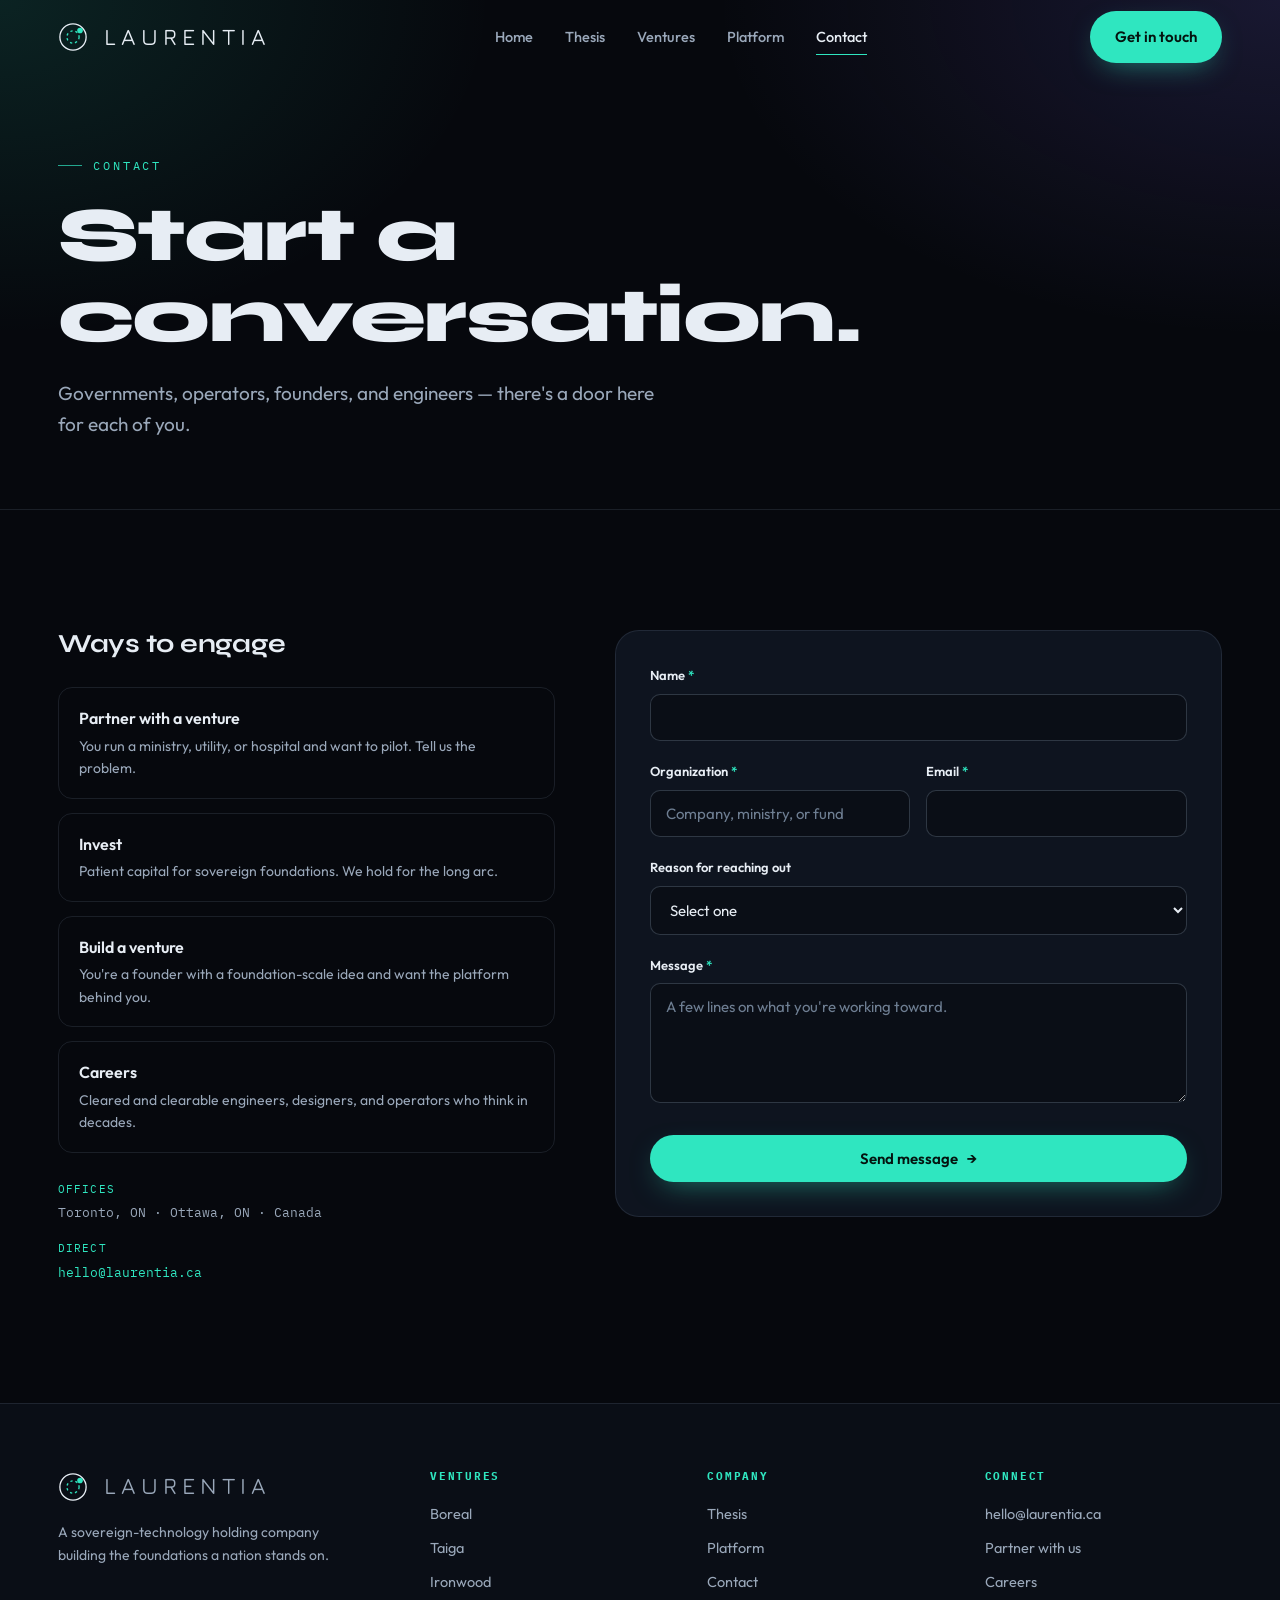
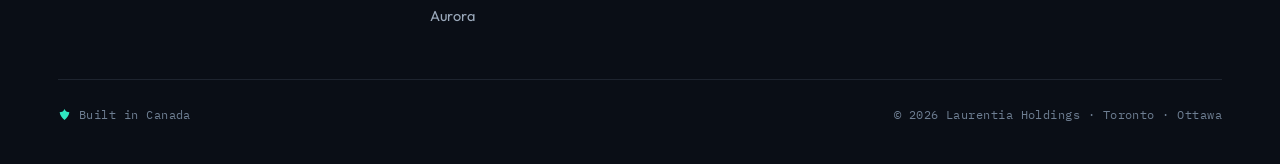
==== contact.html @ 8e98f33c "Laurentia site — five pages, shared assets, generated brand artwork, bento showcase" ====
<!DOCTYPE html>
<html lang="en">
<head>
<meta charset="UTF-8"/>
<meta name="viewport" content="width=device-width, initial-scale=1.0"/>
<title>Contact — Laurentia</title>
<meta name="description" content="Partner, invest, build a venture, or join Laurentia."/>
<link rel="preconnect" href="https://fonts.googleapis.com"/>
<link rel="preconnect" href="https://fonts.gstatic.com" crossorigin/>
<link href="https://fonts.googleapis.com/css2?family=Syne:wght@600;700;800&family=Outfit:wght@300;400;500;600;700&family=IBM+Plex+Mono:wght@400;500&family=Jura:wght@300;400;500&display=swap" rel="stylesheet"/>
<link rel="stylesheet" href="assets/laurentia.css"/>
</head>
<body>
<a class="skip" href="#main">Skip to content</a>
<header class="nav" id="nav">
  <div class="wrap nav-inner">
    <a href="index.html" class="brand" aria-label="Laurentia home"><svg class="seal" viewBox="0 0 32 32" aria-hidden="true">
<circle cx="16" cy="16" r="14" fill="none" stroke="#E7EDF4" stroke-width="1.4"/>
<circle cx="16" cy="16" r="6.5" fill="none" stroke="#2FE6C0" stroke-width="1.4" stroke-dasharray="2.4 3"/>
<circle cx="23.5" cy="9" r="3" fill="#2FE6C0"/></svg><span class="wm">LAURENTIA</span></a>
    <nav class="nav-links" id="navlinks"><a href="index.html">Home</a><a href="thesis.html">Thesis</a><a href="ventures.html">Ventures</a><a href="platform.html">Platform</a><a href="contact.html" aria-current="page">Contact</a></nav>
    <div class="nav-right">
      <a href="contact.html" class="btn btn-teal">Get in touch</a>
      <button class="menu-btn" id="menuBtn" aria-label="Toggle menu" aria-expanded="false"><span></span><span></span><span></span></button>
    </div>
  </div>
</header>
<main id="main">
<section class="phero"><div class="wrap reveal">
  <span class="eyebrow">Contact</span>
  <h1>Start a conversation.</h1>
  <p>Governments, operators, founders, and engineers — there's a door here for each of you.</p>
</div></section>

<section class="block"><div class="wrap"><div class="contact-grid">
  <div class="reveal">
    <h2 style="font-size:26px">Ways to engage</h2>
    <div class="engage">
      <div class="erow"><div class="et">Partner with a venture</div><div class="ed">You run a ministry, utility, or hospital and want to pilot. Tell us the problem.</div></div>
      <div class="erow"><div class="et">Invest</div><div class="ed">Patient capital for sovereign foundations. We hold for the long arc.</div></div>
      <div class="erow"><div class="et">Build a venture</div><div class="ed">You're a founder with a foundation-scale idea and want the platform behind you.</div></div>
      <div class="erow"><div class="et">Careers</div><div class="ed">Cleared and clearable engineers, designers, and operators who think in decades.</div></div>
    </div>
    <div class="office"><span class="o-l">Offices</span>Toronto, ON · Ottawa, ON · Canada</div>
    <div class="office" style="margin-top:16px"><span class="o-l">Direct</span><a href="mailto:hello@laurentia.ca" style="color:var(--teal)">hello@laurentia.ca</a></div>
  </div>

  <div class="reveal">
    <form class="lf" id="lf" novalidate>
      <div class="field"><label for="lname">Name <span class="req">*</span></label><input id="lname" type="text" autocomplete="name"/><div class="err">Please add your name.</div></div>
      <div class="field two">
        <div><label for="lorg">Organization <span class="req">*</span></label><input id="lorg" type="text" placeholder="Company, ministry, or fund"/><div class="err">Please add your organization.</div></div>
        <div><label for="lemail">Email <span class="req">*</span></label><input id="lemail" type="email" autocomplete="email"/><div class="err">Please add a valid email.</div></div>
      </div>
      <div class="field"><label for="lreason">Reason for reaching out</label>
        <select id="lreason"><option value="">Select one</option><option>Partner with a venture</option><option>Invest</option><option>Build a venture</option><option>Careers</option><option>Something else</option></select></div>
      <div class="field"><label for="lmsg">Message <span class="req">*</span></label><textarea id="lmsg" placeholder="A few lines on what you're working toward."></textarea><div class="err">Tell us a little about why you're reaching out.</div></div>
      <button type="submit" class="btn btn-teal">Send message <span class="arr">→</span></button>
    </form>
    <div class="form-done" id="formDone">
      <div class="ok"><svg viewBox="0 0 24 24"><path d="M4 12l5 5L20 6"/></svg></div>
      <h3>Message received.</h3>
      <p>Thanks for reaching out — we'll reply within two business days. For anything urgent, email hello@laurentia.ca directly.</p>
    </div>
  </div>
</div></div></section>
</main><footer class="site">
  <div class="wrap">
    <div class="foot-top">
      <div class="foot-brand">
        <a href="index.html" class="brand" aria-label="Laurentia home"><svg class="seal" viewBox="0 0 32 32" aria-hidden="true">
<circle cx="16" cy="16" r="14" fill="none" stroke="#E7EDF4" stroke-width="1.4"/>
<circle cx="16" cy="16" r="6.5" fill="none" stroke="#2FE6C0" stroke-width="1.4" stroke-dasharray="2.4 3"/>
<circle cx="23.5" cy="9" r="3" fill="#2FE6C0"/></svg><span class="wm">LAURENTIA</span></a>
        <p>A sovereign-technology holding company building the foundations a nation stands on.</p>
      </div>
      <div class="foot-col"><h4>Ventures</h4><a href="ventures.html">Boreal</a><a href="ventures.html">Taiga</a><a href="ventures.html">Ironwood</a><a href="ventures.html">Aurora</a></div>
      <div class="foot-col"><h4>Company</h4><a href="thesis.html">Thesis</a><a href="platform.html">Platform</a><a href="contact.html">Contact</a></div>
      <div class="foot-col"><h4>Connect</h4><a href="mailto:hello@laurentia.ca">hello@laurentia.ca</a><a href="contact.html">Partner with us</a><a href="contact.html">Careers</a></div>
    </div>
    <div class="foot-bot">
      <span class="made"><svg class="leaf" viewBox="0 0 24 24"><path d="M12 2c2 5 6 6 9 6-1 7-5 11-9 14-4-3-8-7-9-14 3 0 7-1 9-6z"/></svg> Built in Canada</span>
      <span>© 2026 Laurentia Holdings · Toronto · Ottawa</span>
    </div>
  </div>
</footer>
<script src="assets/app.js"></script>
</body></html>
---- assets/laurentia.css ----
/* ================= LAURENTIA — shared system ================= */
:root{
  --void:#06080D; --void2:#0A0E16; --panel:#0E141F; --panel2:#131B29;
  --line:rgba(150,172,196,.14); --line2:rgba(150,172,196,.26);
  --teal:#2FE6C0; --blue:#3A96FF; --violet:#8B7DF0; --copper:#C9924E;
  --text:#E7EDF4; --muted:#9AA8BA; --muted2:#6E7E92;
  --maxw:1220px; --r:16px; --r-lg:24px;
  --ease:cubic-bezier(.22,.61,.36,1);
}
*{box-sizing:border-box;margin:0;padding:0}
html{scroll-behavior:smooth}
body{
  font-family:"Outfit",system-ui,sans-serif;background:var(--void);color:var(--text);
  line-height:1.6;-webkit-font-smoothing:antialiased;overflow-x:hidden;
}
::selection{background:var(--teal);color:var(--void)}
img{max-width:100%;display:block}
a{color:inherit;text-decoration:none}
section{scroll-margin-top:90px}
.wrap{max-width:var(--maxw);margin:0 auto;padding:0 28px}

h1,h2,h3,.display{font-family:"Syne",sans-serif;font-weight:700;line-height:1.05;letter-spacing:-.01em}
.mono{font-family:"IBM Plex Mono",monospace}

/* ---- accessibility ---- */
.skip{position:absolute;left:14px;top:-60px;z-index:200;background:var(--teal);color:var(--void);
  padding:11px 18px;border-radius:0 0 10px 10px;font-weight:700;font-size:14px;transition:top .2s var(--ease)}
.skip:focus{top:0}
a:focus-visible,button:focus-visible,.btn:focus-visible,
input:focus-visible,select:focus-visible,textarea:focus-visible{
  outline:3px solid var(--teal);outline-offset:3px;border-radius:6px;
}

/* ---- eyebrow ---- */
.eyebrow{font-family:"IBM Plex Mono",monospace;font-size:12px;letter-spacing:.24em;
  text-transform:uppercase;color:var(--teal);display:inline-flex;align-items:center;gap:11px}
.eyebrow::before{content:"";width:24px;height:1px;background:var(--teal);opacity:.7}

/* ---- buttons ---- */
.btn{display:inline-flex;align-items:center;gap:9px;font-family:"Outfit",sans-serif;font-weight:600;
  font-size:15px;padding:13px 24px;border-radius:999px;cursor:pointer;border:1px solid transparent;
  transition:transform .25s var(--ease),background .25s var(--ease),box-shadow .25s var(--ease),border-color .25s;min-height:46px}
.btn-teal{background:var(--teal);color:#04140F;box-shadow:0 10px 30px -12px rgba(47,230,192,.6)}
.btn-teal:hover{transform:translateY(-2px);box-shadow:0 16px 40px -14px rgba(47,230,192,.75)}
.btn-ghost{border-color:var(--line2);color:var(--text)}
.btn-ghost:hover{border-color:var(--teal);transform:translateY(-2px);color:var(--teal)}
.btn .arr{transition:transform .25s var(--ease)}
.btn:hover .arr{transform:translateX(3px)}

/* ---- nav ---- */
header.nav{position:fixed;inset:0 0 auto 0;z-index:100;transition:background .35s var(--ease),border-color .35s,backdrop-filter .35s;border-bottom:1px solid transparent}
header.nav.scrolled{background:rgba(6,8,13,.78);backdrop-filter:blur(16px);border-bottom-color:var(--line)}
.nav-inner{display:flex;align-items:center;justify-content:space-between;height:74px}
.brand{display:flex;align-items:center;gap:12px}
.brand .seal{width:30px;height:30px;flex:none}
.brand .wm{font-family:"Jura",sans-serif;font-weight:500;font-size:23px;letter-spacing:.22em;padding-left:4px}
.nav-links{display:flex;align-items:center;gap:32px}
.nav-links a{font-size:14.5px;color:var(--muted);font-weight:500;padding:12px 0;transition:color .2s;position:relative}
.nav-links a:hover,.nav-links a[aria-current="page"]{color:var(--text)}
.nav-links a[aria-current="page"]::after{content:"";position:absolute;left:0;right:0;bottom:6px;height:1px;background:var(--teal)}
.nav-right{display:flex;align-items:center;gap:14px}
.menu-btn{display:none;background:none;border:0;cursor:pointer;width:44px;height:44px;position:relative}
.menu-btn span{position:absolute;left:10px;width:24px;height:2px;background:var(--text);transition:.3s var(--ease)}
.menu-btn span:nth-child(1){top:15px}.menu-btn span:nth-child(2){top:21px}.menu-btn span:nth-child(3){top:27px}
body.menu-open .menu-btn span:nth-child(1){top:21px;transform:rotate(45deg)}
body.menu-open .menu-btn span:nth-child(2){opacity:0}
body.menu-open .menu-btn span:nth-child(3){top:21px;transform:rotate(-45deg)}

/* ---- hero (home) ---- */
.hero{position:relative;min-height:100vh;display:flex;align-items:flex-end;overflow:hidden;padding-bottom:8vh}
.hero-bg{position:absolute;inset:0;background:var(--void)}
.hero-bg img{position:absolute;inset:0;width:100%;height:100%;object-fit:cover;opacity:.92}
.hero-bg::after{content:"";position:absolute;inset:0;background:
  linear-gradient(180deg,rgba(6,8,13,.5) 0%,rgba(6,8,13,0) 30%,rgba(6,8,13,.15) 60%,var(--void) 97%)}
canvas#aura{position:absolute;inset:0;width:100%;height:100%}
.hero-inner{position:relative;width:100%}
.hero-eyebrow{margin-bottom:22px}
.hero h1{font-size:clamp(44px,8vw,118px);font-weight:800;letter-spacing:-.02em;line-height:.96}
.hero h1 .thin{font-family:"Jura",sans-serif;font-weight:300;letter-spacing:.04em;display:block;font-size:clamp(15px,2vw,24px);
  color:var(--teal);text-transform:uppercase;margin-bottom:18px;letter-spacing:.34em}
.hero p.lede{margin-top:26px;max-width:560px;font-size:clamp(16px,1.5vw,19px);color:var(--muted)}
.hero-actions{margin-top:34px;display:flex;gap:14px;flex-wrap:wrap}
.hero-foot{margin-top:54px;display:flex;gap:40px;flex-wrap:wrap;border-top:1px solid var(--line);padding-top:26px}
.hero-foot .k{font-family:"Syne",sans-serif;font-size:26px;font-weight:700}
.hero-foot .v{font-family:"IBM Plex Mono",monospace;font-size:11px;letter-spacing:.1em;text-transform:uppercase;color:var(--muted2);margin-top:2px}

/* ---- generic sections ---- */
.block{padding:120px 0;position:relative}
.block.tight{padding:90px 0}
.sec-head{max-width:720px;margin-bottom:60px}
.sec-head h2{font-size:clamp(30px,4vw,52px);margin-top:20px;font-weight:800}
.sec-head p{color:var(--muted);font-size:18px;margin-top:20px}
.lead-quote{font-family:"Syne",sans-serif;font-weight:600;font-size:clamp(24px,3.4vw,40px);line-height:1.22;letter-spacing:-.01em;max-width:980px}
.lead-quote em{font-family:"Jura",sans-serif;font-style:normal;font-weight:300;color:var(--teal)}

/* contour divider */
.contour{display:block;width:100%;height:80px;opacity:.5}
.contour path{fill:none;stroke:var(--line2);stroke-width:1}

/* ---- foundation diagram (substrate) ---- */
.substrate{display:grid;grid-template-columns:1fr;gap:14px;margin-top:10px}
.layer{border:1px solid var(--line);border-radius:14px;padding:22px 26px;background:linear-gradient(180deg,rgba(19,27,41,.6),rgba(14,20,31,.3));
  display:flex;align-items:center;gap:22px;transition:transform .3s var(--ease),border-color .3s}
.layer:hover{transform:translateX(6px);border-color:var(--line2)}
.layer .lx{font-family:"IBM Plex Mono",monospace;font-size:12px;color:var(--teal);width:54px;flex:none}
.layer h3{font-family:"Outfit";font-weight:600;font-size:18px}
.layer p{color:var(--muted);font-size:14px;margin-top:3px}
.layer.bedrock{background:linear-gradient(180deg,rgba(47,230,192,.08),rgba(14,20,31,.2));border-color:rgba(47,230,192,.3)}

/* ---- venture cards ---- */
.ventures{display:grid;grid-template-columns:1fr 1fr;gap:24px}
.vcard{position:relative;border:1px solid var(--line);border-radius:var(--r-lg);padding:34px;overflow:hidden;
  background:linear-gradient(180deg,var(--panel),var(--void2));transition:transform .35s var(--ease),border-color .35s}
.vcard::before{content:"";position:absolute;inset:0;border-radius:inherit;padding:1px;opacity:0;transition:opacity .35s;
  background:linear-gradient(135deg,var(--teal),var(--violet));-webkit-mask:linear-gradient(#000 0 0) content-box,linear-gradient(#000 0 0);
  -webkit-mask-composite:xor;mask-composite:exclude;pointer-events:none}
.vcard:hover{transform:translateY(-6px)}
.vcard:hover::before{opacity:.7}
.vcard .vtop{display:flex;align-items:center;justify-content:space-between;margin-bottom:22px}
.vcard .emblem{width:52px;height:52px}
.vcard .status{font-family:"IBM Plex Mono",monospace;font-size:10.5px;letter-spacing:.12em;text-transform:uppercase;
  padding:6px 11px;border-radius:999px;border:1px solid var(--line2);color:var(--muted)}
.vcard .status.live{color:var(--teal);border-color:rgba(47,230,192,.4)}
.vcard .vname{font-family:"Syne";font-weight:700;font-size:27px}
.vcard .vdomain{font-family:"IBM Plex Mono",monospace;font-size:12px;color:var(--teal);letter-spacing:.08em;text-transform:uppercase;margin-top:7px}
.vcard p.vdesc{color:var(--muted);font-size:15px;margin-top:16px}
.vcard .vlink{display:inline-flex;align-items:center;gap:8px;margin-top:22px;font-weight:600;font-size:14.5px;color:var(--text)}
.vcard .vlink .arr{transition:transform .25s var(--ease)}
.vcard:hover .vlink .arr{transform:translateX(4px)}
.vcard .vlink.teal{color:var(--teal)}

/* ---- stat band ---- */
.statband{border-top:1px solid var(--line);border-bottom:1px solid var(--line);background:var(--void2)}
.statgrid{display:grid;grid-template-columns:repeat(4,1fr)}
.statgrid .s{padding:46px 26px;border-left:1px solid var(--line)}
.statgrid .s:first-child{border-left:0}
.statgrid .num{font-family:"Syne";font-weight:800;font-size:clamp(34px,4vw,52px);letter-spacing:-.03em}
.statgrid .num .u{color:var(--teal);font-size:.5em}
.statgrid .lab{color:var(--muted);font-size:13.5px;margin-top:10px}

/* ---- principles / feature list ---- */
.cols3{display:grid;grid-template-columns:repeat(3,1fr);gap:24px}
.cols2{display:grid;grid-template-columns:1fr 1fr;gap:48px;align-items:center}
.pcard{border:1px solid var(--line);border-radius:var(--r);padding:30px;background:var(--panel);transition:transform .3s var(--ease),border-color .3s}
.pcard:hover{transform:translateY(-5px);border-color:var(--line2)}
.pcard .pi{width:42px;height:42px;border-radius:11px;display:grid;place-items:center;background:rgba(47,230,192,.1);margin-bottom:18px}
.pcard .pi svg{width:20px;height:20px;stroke:var(--teal);fill:none;stroke-width:1.6}
.pcard h3{font-family:"Outfit";font-weight:600;font-size:18px}
.pcard p{color:var(--muted);font-size:14.5px;margin-top:9px}
.pnum{font-family:"IBM Plex Mono",monospace;color:var(--teal);font-size:12px}

/* ---- timeline ---- */
.timeline{border-left:1px solid var(--line);margin-left:6px;padding-left:34px;display:flex;flex-direction:column;gap:38px}
.tl{position:relative}
.tl::before{content:"";position:absolute;left:-40px;top:6px;width:9px;height:9px;border-radius:50%;background:var(--teal);box-shadow:0 0 0 4px rgba(47,230,192,.14)}
.tl .yr{font-family:"IBM Plex Mono",monospace;color:var(--teal);font-size:13px;letter-spacing:.08em}
.tl h3{font-family:"Outfit";font-weight:600;font-size:19px;margin-top:6px}
.tl p{color:var(--muted);font-size:15px;margin-top:6px;max-width:560px}

/* ---- split feature (platform) ---- */
.feat{display:grid;grid-template-columns:auto 1fr;gap:18px;padding:24px 0;border-bottom:1px solid var(--line)}
.feat:last-child{border-bottom:0}
.feat .fn{font-family:"IBM Plex Mono",monospace;color:var(--teal);font-size:13px}
.feat h3{font-family:"Outfit";font-weight:600;font-size:19px}
.feat p{color:var(--muted);font-size:15px;margin-top:7px}
.plate-img{border:1px solid var(--line);border-radius:var(--r-lg);overflow:hidden;background:var(--void2)}

/* ---- big CTA ---- */
.cta-big{position:relative;border-radius:var(--r-lg);overflow:hidden;border:1px solid var(--line);
  background:radial-gradient(120% 140% at 80% 0%,rgba(124,107,240,.2),transparent 50%),
             radial-gradient(120% 140% at 0% 100%,rgba(47,230,192,.18),transparent 50%),var(--panel);
  padding:72px 56px;text-align:center}
.cta-big h2{font-size:clamp(30px,4.5vw,54px);font-weight:800}
.cta-big p{color:var(--muted);font-size:18px;margin:18px auto 0;max-width:520px}
.cta-big .btn{margin-top:32px}

/* ---- contact ---- */
.contact-grid{display:grid;grid-template-columns:.9fr 1.1fr;gap:60px;align-items:start}
.engage{display:flex;flex-direction:column;gap:14px;margin-top:30px}
.erow{border:1px solid var(--line);border-radius:14px;padding:18px 20px;transition:border-color .3s,transform .3s var(--ease)}
.erow:hover{border-color:var(--line2);transform:translateX(5px)}
.erow .et{font-family:"Outfit";font-weight:600}
.erow .ed{color:var(--muted);font-size:14px;margin-top:3px}
.office{margin-top:28px;font-family:"IBM Plex Mono",monospace;font-size:13px;color:var(--muted)}
.office .o-l{color:var(--teal);letter-spacing:.1em;text-transform:uppercase;font-size:11px;display:block;margin-bottom:5px}
form.lf{border:1px solid var(--line);border-radius:var(--r-lg);padding:34px;background:var(--panel)}
.field{margin-bottom:20px}
.field label{display:block;font-size:13px;font-weight:600;margin-bottom:8px}
.field label .req{color:var(--teal)}
.field input,.field select,.field textarea{width:100%;padding:13px 15px;border:1px solid var(--line2);border-radius:10px;
  font-family:"Outfit",sans-serif;font-size:15px;color:var(--text);background:var(--void2);transition:border-color .2s,box-shadow .2s}
.field input::placeholder,.field textarea::placeholder{color:var(--muted2)}
.field input:focus,.field select:focus,.field textarea:focus{outline:none;border-color:var(--teal);box-shadow:0 0 0 3px rgba(47,230,192,.16)}
.field input:focus-visible,.field select:focus-visible,.field textarea:focus-visible{outline:3px solid var(--teal);outline-offset:2px}
.field textarea{resize:vertical;min-height:120px}
.field.two{display:grid;grid-template-columns:1fr 1fr;gap:16px}
.field.two>div{display:flex;flex-direction:column}
.err{color:#FF8A6B;font-size:12.5px;margin-top:6px;display:none}
.field.invalid input,.field.invalid select{border-color:#FF8A6B}
.field.invalid .err{display:block}
.lf button[type=submit]{width:100%;justify-content:center;margin-top:4px}
.form-done{display:none;text-align:center;padding:34px 10px}
.form-done.show{display:block}
.form-done .ok{width:56px;height:56px;border-radius:50%;background:rgba(47,230,192,.12);display:grid;place-items:center;margin:0 auto 18px}
.form-done .ok svg{width:26px;height:26px;stroke:var(--teal);fill:none;stroke-width:2}
.form-done h3{font-size:23px}.form-done p{color:var(--muted);margin-top:10px}

/* ---- page hero (inner pages) ---- */
.phero{padding:148px 0 70px;position:relative;border-bottom:1px solid var(--line);overflow:hidden}
.phero::before{content:"";position:absolute;inset:0;background:
  radial-gradient(80% 120% at 100% 0%,rgba(124,107,240,.16),transparent 55%),
  radial-gradient(70% 120% at 0% 0%,rgba(47,230,192,.12),transparent 55%)}
.phero .wrap{position:relative}
.phero h1{font-size:clamp(38px,6vw,82px);font-weight:800;margin-top:20px;letter-spacing:-.02em}
.phero p{color:var(--muted);font-size:19px;margin-top:22px;max-width:620px}

/* ---- footer ---- */
footer.site{background:var(--void2);border-top:1px solid var(--line);padding:64px 0 40px;color:var(--muted)}
.foot-top{display:grid;grid-template-columns:1.4fr 1fr 1fr 1fr;gap:40px;padding-bottom:40px;border-bottom:1px solid var(--line)}
.foot-brand .brand{margin-bottom:16px}
.foot-brand p{font-size:14px;max-width:280px}
.foot-col h4{font-family:"IBM Plex Mono",monospace;font-size:11px;letter-spacing:.16em;text-transform:uppercase;color:var(--teal);margin-bottom:16px}
.foot-col a{display:block;font-size:14.5px;margin-bottom:11px;color:var(--muted);transition:color .2s}
.foot-col a:hover{color:var(--text)}
.foot-bot{display:flex;justify-content:space-between;gap:16px;flex-wrap:wrap;padding-top:26px;
  font-family:"IBM Plex Mono",monospace;font-size:11.5px;letter-spacing:.04em;color:var(--muted2)}
.made{display:inline-flex;align-items:center;gap:8px}
.made .leaf{width:13px;height:13px;fill:var(--teal)}

/* ---- reveal ---- */
.reveal{opacity:0;transform:translateY(28px);transition:opacity .85s var(--ease),transform .85s var(--ease)}
.reveal.in{opacity:1;transform:none}

/* ---- responsive ---- */
@media(max-width:980px){
  .ventures,.cols2{grid-template-columns:1fr}
  .cols3{grid-template-columns:1fr}
  .statgrid{grid-template-columns:1fr 1fr}
  .statgrid .s:nth-child(3){border-left:0}
  .contact-grid{grid-template-columns:1fr;gap:40px}
  .foot-top{grid-template-columns:1fr 1fr}
}
@media(max-width:640px){
  .wrap{padding:0 20px}
  .nav-links{position:fixed;inset:74px 0 auto 0;background:rgba(6,8,13,.98);backdrop-filter:blur(16px);
    flex-direction:column;align-items:flex-start;gap:0;padding:12px 24px 24px;transform:translateY(-130%);
    transition:transform .4s var(--ease);border-bottom:1px solid var(--line)}
  body.menu-open .nav-links{transform:translateY(0)}
  .nav-links a{width:100%;padding:14px 0;border-bottom:1px solid var(--line);font-size:16px}
  .menu-btn{display:block}
  .nav-right .btn:not(.menu-btn){display:none}
  .statgrid{grid-template-columns:1fr}
  .statgrid .s{border-left:0;border-top:1px solid var(--line)}
  .statgrid .s:first-child{border-top:0}
  .field.two{grid-template-columns:1fr}
  .foot-top{grid-template-columns:1fr}
  .cta-big{padding:48px 26px}
  .block{padding:84px 0}
}
@media(prefers-reduced-motion:reduce){
  *{animation:none!important;scroll-behavior:auto!important;transition:none!important}
  .reveal{opacity:1;transform:none}
}

/* ---- bento showcase (ui-ux-pro-max: dense "at a glance") ---- */
.bento{display:grid;grid-template-columns:repeat(4,1fr);grid-auto-rows:minmax(160px,1fr);gap:16px}
.bento .b{position:relative;border:1px solid var(--line);border-radius:18px;padding:26px;overflow:hidden;
  background:linear-gradient(180deg,var(--panel),var(--void2));transition:transform .35s var(--ease),border-color .35s;
  display:flex;flex-direction:column;justify-content:space-between}
.bento .b:hover{transform:translateY(-4px);border-color:var(--line2)}
.b-big{grid-column:span 2;grid-row:span 2}
.b-wide{grid-column:span 2}
.b .btag{font-family:"IBM Plex Mono",monospace;font-size:11px;letter-spacing:.14em;text-transform:uppercase;color:var(--teal)}
.b-big h3{font-family:"Syne";font-weight:800;font-size:clamp(24px,2.7vw,38px);line-height:1.06;margin-top:14px}
.b-big p{color:var(--muted);margin-top:16px;max-width:430px}
.b .bnum{font-family:"Syne";font-weight:800;font-size:clamp(30px,3.4vw,46px);letter-spacing:-.03em}
.b .bnum .u{color:var(--teal);font-size:.5em}
.b .blab{color:var(--muted);font-size:13.5px;margin-top:8px}
.b-img{padding:0}
.b-img img{position:absolute;inset:0;width:100%;height:100%;object-fit:cover;opacity:.92}
.b-img .cap{position:relative;margin-top:auto;padding:18px 20px;width:100%;background:linear-gradient(0deg,rgba(6,8,13,.9),transparent)}
.b-glow::before{content:"";position:absolute;inset:0;pointer-events:none;
  background:radial-gradient(80% 100% at 100% 0,rgba(124,107,240,.20),transparent 55%),
            radial-gradient(70% 100% at 0 100%,rgba(47,230,192,.16),transparent 55%)}
.b-boreal{flex-direction:row;align-items:center;gap:20px}
.b-boreal .emblem{width:46px;height:46px;flex:none}
.b-link{color:var(--teal);font-weight:600;font-size:14px;display:inline-flex;gap:7px;align-items:center;margin-top:10px}
.b-link .arr{transition:transform .25s var(--ease)}
.b-boreal:hover .b-link .arr{transform:translateX(4px)}
@media(max-width:980px){.bento{grid-template-columns:repeat(2,1fr)}.b-big{grid-column:span 2;grid-row:auto}.b-wide{grid-column:span 2}}
@media(max-width:640px){.bento{grid-template-columns:1fr}.b-big,.b-wide{grid-column:span 1}}
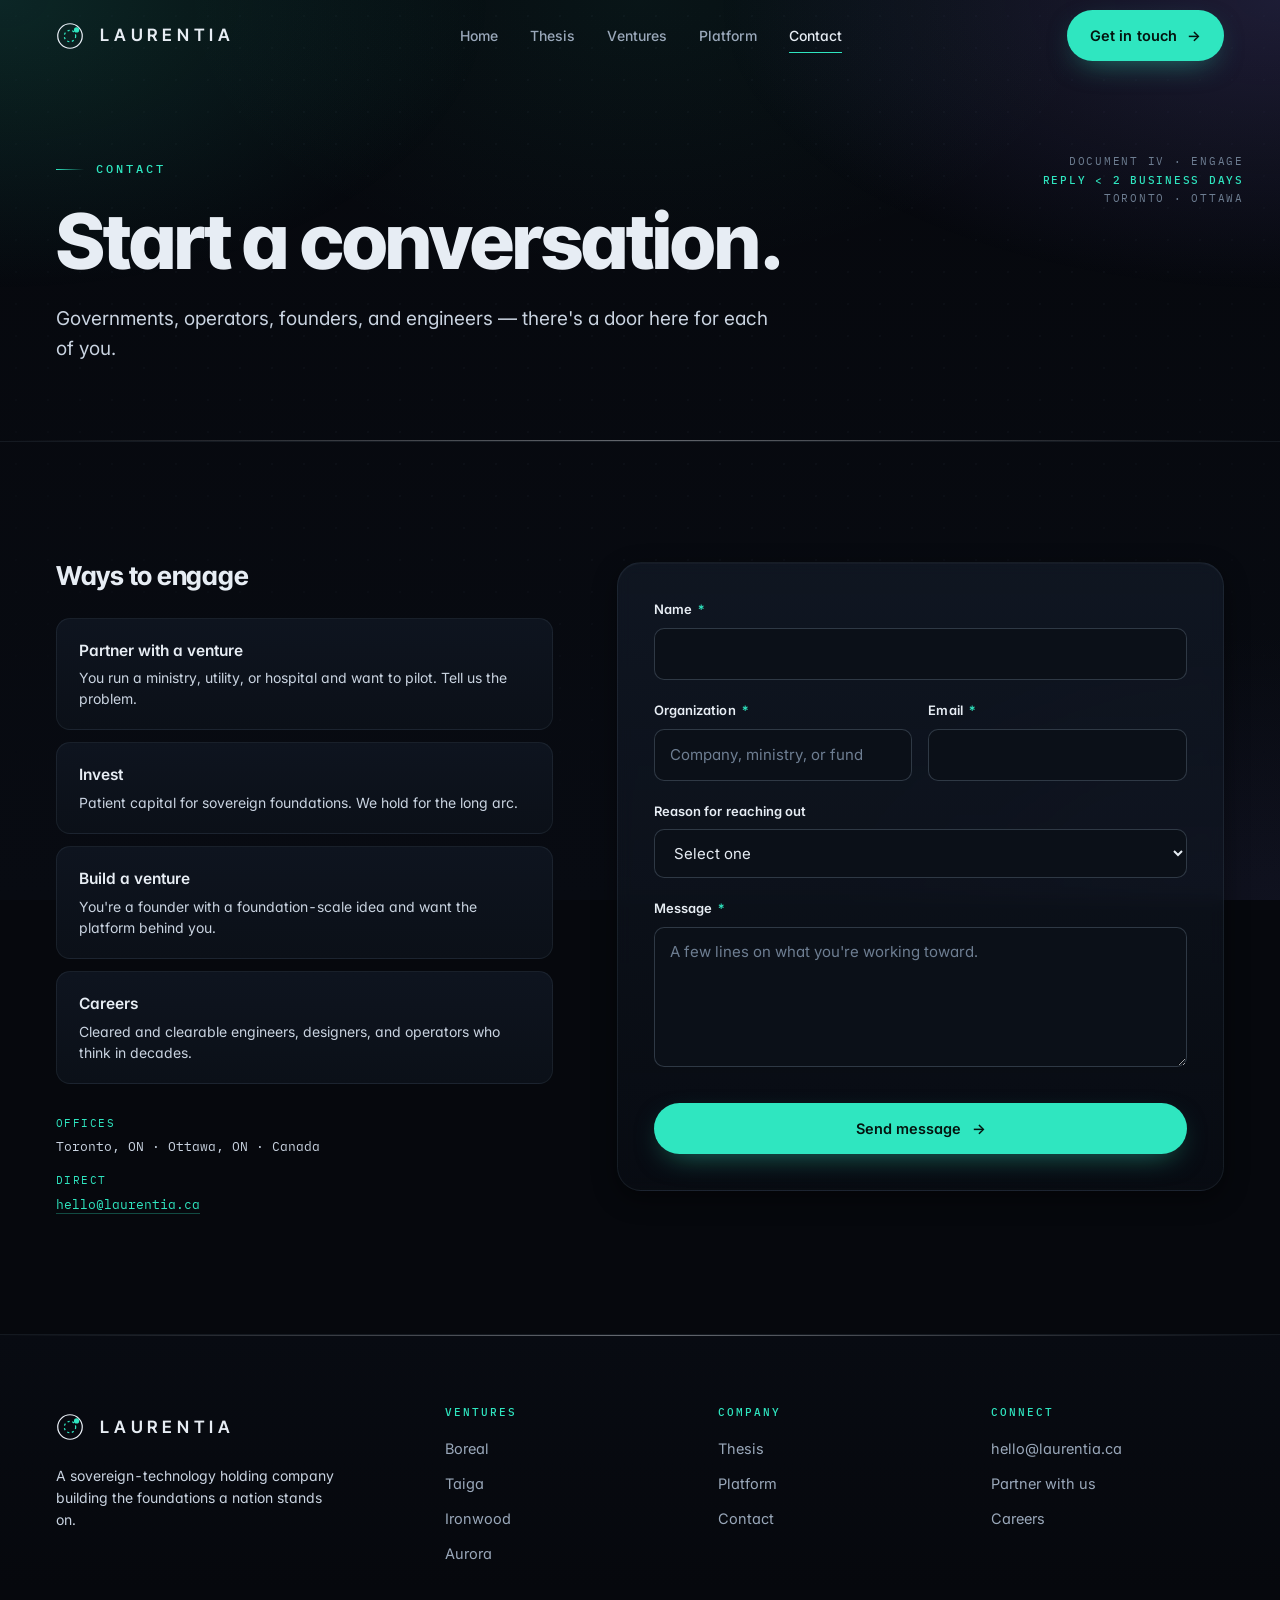
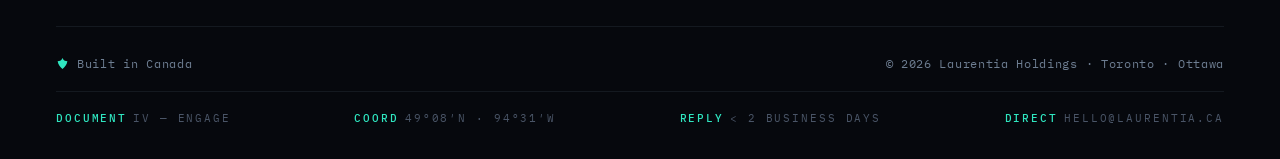
==== commit bce8edcb: "Elevate site to museum-grade: Deep-Time Sovereign design system - Full semantic token layer (surface" ====
--- a/contact.html
+++ b/contact.html
@@ -3,75 +3,142 @@
 <head>
 <meta charset="UTF-8"/>
 <meta name="viewport" content="width=device-width, initial-scale=1.0"/>
+<meta name="theme-color" content="#06080D"/>
 <title>Contact — Laurentia</title>
 <meta name="description" content="Partner, invest, build a venture, or join Laurentia."/>
 <link rel="preconnect" href="https://fonts.googleapis.com"/>
 <link rel="preconnect" href="https://fonts.gstatic.com" crossorigin/>
-<link href="https://fonts.googleapis.com/css2?family=Syne:wght@600;700;800&family=Outfit:wght@300;400;500;600;700&family=IBM+Plex+Mono:wght@400;500&family=Jura:wght@300;400;500&display=swap" rel="stylesheet"/>
+<link href="https://fonts.googleapis.com/css2?family=Inter:wght@400;500;600;700&family=Inter+Tight:wght@500;600;700;800;900&family=IBM+Plex+Mono:wght@400;500&display=swap" rel="stylesheet"/>
 <link rel="stylesheet" href="assets/laurentia.css"/>
 </head>
 <body>
 <a class="skip" href="#main">Skip to content</a>
+
 <header class="nav" id="nav">
   <div class="wrap nav-inner">
-    <a href="index.html" class="brand" aria-label="Laurentia home"><svg class="seal" viewBox="0 0 32 32" aria-hidden="true">
-<circle cx="16" cy="16" r="14" fill="none" stroke="#E7EDF4" stroke-width="1.4"/>
-<circle cx="16" cy="16" r="6.5" fill="none" stroke="#2FE6C0" stroke-width="1.4" stroke-dasharray="2.4 3"/>
-<circle cx="23.5" cy="9" r="3" fill="#2FE6C0"/></svg><span class="wm">LAURENTIA</span></a>
-    <nav class="nav-links" id="navlinks"><a href="index.html">Home</a><a href="thesis.html">Thesis</a><a href="ventures.html">Ventures</a><a href="platform.html">Platform</a><a href="contact.html" aria-current="page">Contact</a></nav>
+    <a href="index.html" class="brand" aria-label="Laurentia home">
+      <svg class="seal" viewBox="0 0 32 32" aria-hidden="true">
+        <circle cx="16" cy="16" r="14" fill="none" stroke="#E7EDF4" stroke-width="1.4"/>
+        <circle cx="16" cy="16" r="6.5" fill="none" stroke="#2FE6C0" stroke-width="1.4" stroke-dasharray="2.4 3"/>
+        <circle cx="23.5" cy="9" r="3" fill="#2FE6C0"/>
+      </svg>
+      <span class="wm">LAURENTIA</span>
+    </a>
+    <nav class="nav-links" id="navlinks" aria-label="Primary">
+      <a href="index.html">Home</a>
+      <a href="thesis.html">Thesis</a>
+      <a href="ventures.html">Ventures</a>
+      <a href="platform.html">Platform</a>
+      <a href="contact.html" aria-current="page">Contact</a>
+    </nav>
     <div class="nav-right">
-      <a href="contact.html" class="btn btn-teal">Get in touch</a>
-      <button class="menu-btn" id="menuBtn" aria-label="Toggle menu" aria-expanded="false"><span></span><span></span><span></span></button>
+      <a href="contact.html" class="btn btn-teal">Get in touch <span class="arr" aria-hidden="true">→</span></a>
+      <button class="menu-btn" id="menuBtn" aria-label="Toggle menu" aria-expanded="false" aria-controls="navlinks">
+        <span></span><span></span><span></span>
+      </button>
     </div>
   </div>
 </header>
+
 <main id="main">
-<section class="phero"><div class="wrap reveal">
-  <span class="eyebrow">Contact</span>
-  <h1>Start a conversation.</h1>
-  <p>Governments, operators, founders, and engineers — there's a door here for each of you.</p>
-</div></section>
 
-<section class="block"><div class="wrap"><div class="contact-grid">
-  <div class="reveal">
-    <h2 style="font-size:26px">Ways to engage</h2>
-    <div class="engage">
-      <div class="erow"><div class="et">Partner with a venture</div><div class="ed">You run a ministry, utility, or hospital and want to pilot. Tell us the problem.</div></div>
-      <div class="erow"><div class="et">Invest</div><div class="ed">Patient capital for sovereign foundations. We hold for the long arc.</div></div>
-      <div class="erow"><div class="et">Build a venture</div><div class="ed">You're a founder with a foundation-scale idea and want the platform behind you.</div></div>
-      <div class="erow"><div class="et">Careers</div><div class="ed">Cleared and clearable engineers, designers, and operators who think in decades.</div></div>
-    </div>
-    <div class="office"><span class="o-l">Offices</span>Toronto, ON · Ottawa, ON · Canada</div>
-    <div class="office" style="margin-top:16px"><span class="o-l">Direct</span><a href="mailto:hello@laurentia.ca" style="color:var(--teal)">hello@laurentia.ca</a></div>
+<section class="phero" aria-labelledby="ph-h">
+  <div class="phero-meta" aria-hidden="true">
+    Document IV · Engage<br/>
+    <b>Reply &lt; 2 business days</b><br/>
+    Toronto · Ottawa
   </div>
+  <div class="wrap reveal">
+    <span class="eyebrow">Contact</span>
+    <h1 id="ph-h">Start a conversation.</h1>
+    <p>Governments, operators, founders, and engineers — there's a door here for each of you.</p>
+  </div>
+</section>
 
-  <div class="reveal">
-    <form class="lf" id="lf" novalidate>
-      <div class="field"><label for="lname">Name <span class="req">*</span></label><input id="lname" type="text" autocomplete="name"/><div class="err">Please add your name.</div></div>
-      <div class="field two">
-        <div><label for="lorg">Organization <span class="req">*</span></label><input id="lorg" type="text" placeholder="Company, ministry, or fund"/><div class="err">Please add your organization.</div></div>
-        <div><label for="lemail">Email <span class="req">*</span></label><input id="lemail" type="email" autocomplete="email"/><div class="err">Please add a valid email.</div></div>
+<section class="block">
+  <div class="wrap">
+    <div class="contact-grid">
+
+      <div class="reveal" data-stagger>
+        <h2 style="font-size:26px;letter-spacing:-.01em">Ways to engage</h2>
+        <div class="engage">
+          <div class="erow reveal"><div class="et">Partner with a venture</div><div class="ed">You run a ministry, utility, or hospital and want to pilot. Tell us the problem.</div></div>
+          <div class="erow reveal"><div class="et">Invest</div><div class="ed">Patient capital for sovereign foundations. We hold for the long arc.</div></div>
+          <div class="erow reveal"><div class="et">Build a venture</div><div class="ed">You're a founder with a foundation-scale idea and want the platform behind you.</div></div>
+          <div class="erow reveal"><div class="et">Careers</div><div class="ed">Cleared and clearable engineers, designers, and operators who think in decades.</div></div>
+        </div>
+        <div class="office">
+          <span class="o-l">Offices</span>
+          Toronto, ON · Ottawa, ON · Canada
+        </div>
+        <div class="office" style="margin-top:16px">
+          <span class="o-l">Direct</span>
+          <a href="mailto:hello@laurentia.ca">hello@laurentia.ca</a>
+        </div>
       </div>
-      <div class="field"><label for="lreason">Reason for reaching out</label>
-        <select id="lreason"><option value="">Select one</option><option>Partner with a venture</option><option>Invest</option><option>Build a venture</option><option>Careers</option><option>Something else</option></select></div>
-      <div class="field"><label for="lmsg">Message <span class="req">*</span></label><textarea id="lmsg" placeholder="A few lines on what you're working toward."></textarea><div class="err">Tell us a little about why you're reaching out.</div></div>
-      <button type="submit" class="btn btn-teal">Send message <span class="arr">→</span></button>
-    </form>
-    <div class="form-done" id="formDone">
-      <div class="ok"><svg viewBox="0 0 24 24"><path d="M4 12l5 5L20 6"/></svg></div>
-      <h3>Message received.</h3>
-      <p>Thanks for reaching out — we'll reply within two business days. For anything urgent, email hello@laurentia.ca directly.</p>
+
+      <div class="reveal">
+        <form class="lf" id="lf" novalidate aria-label="Contact form">
+          <div class="field">
+            <label for="lname">Name <span class="req" aria-hidden="true">*</span></label>
+            <input id="lname" name="name" type="text" autocomplete="name" required aria-required="true"/>
+            <div class="err" role="alert">Please add your name.</div>
+          </div>
+          <div class="field two">
+            <div>
+              <label for="lorg">Organization <span class="req" aria-hidden="true">*</span></label>
+              <input id="lorg" name="org" type="text" placeholder="Company, ministry, or fund" autocomplete="organization" required aria-required="true"/>
+              <div class="err" role="alert">Please add your organization.</div>
+            </div>
+            <div>
+              <label for="lemail">Email <span class="req" aria-hidden="true">*</span></label>
+              <input id="lemail" name="email" type="email" autocomplete="email" inputmode="email" required aria-required="true"/>
+              <div class="err" role="alert">Please add a valid email.</div>
+            </div>
+          </div>
+          <div class="field">
+            <label for="lreason">Reason for reaching out</label>
+            <select id="lreason" name="reason">
+              <option value="">Select one</option>
+              <option>Partner with a venture</option>
+              <option>Invest</option>
+              <option>Build a venture</option>
+              <option>Careers</option>
+              <option>Something else</option>
+            </select>
+          </div>
+          <div class="field">
+            <label for="lmsg">Message <span class="req" aria-hidden="true">*</span></label>
+            <textarea id="lmsg" name="message" placeholder="A few lines on what you're working toward." required aria-required="true"></textarea>
+            <div class="err" role="alert">Tell us a little about why you're reaching out.</div>
+          </div>
+          <button type="submit" class="btn btn-teal">Send message <span class="arr" aria-hidden="true">→</span></button>
+        </form>
+        <div class="form-done" id="formDone" role="status" aria-live="polite">
+          <div class="ok" aria-hidden="true"><svg viewBox="0 0 24 24"><path d="M4 12l5 5L20 6"/></svg></div>
+          <h3>Message received.</h3>
+          <p>Thanks for reaching out — we'll reply within two business days. For anything urgent, email hello@laurentia.ca directly.</p>
+        </div>
+      </div>
+
     </div>
   </div>
-</div></div></section>
-</main><footer class="site">
+</section>
+
+</main>
+
+<footer class="site">
   <div class="wrap">
     <div class="foot-top">
       <div class="foot-brand">
-        <a href="index.html" class="brand" aria-label="Laurentia home"><svg class="seal" viewBox="0 0 32 32" aria-hidden="true">
-<circle cx="16" cy="16" r="14" fill="none" stroke="#E7EDF4" stroke-width="1.4"/>
-<circle cx="16" cy="16" r="6.5" fill="none" stroke="#2FE6C0" stroke-width="1.4" stroke-dasharray="2.4 3"/>
-<circle cx="23.5" cy="9" r="3" fill="#2FE6C0"/></svg><span class="wm">LAURENTIA</span></a>
+        <a href="index.html" class="brand" aria-label="Laurentia home">
+          <svg class="seal" viewBox="0 0 32 32" aria-hidden="true">
+            <circle cx="16" cy="16" r="14" fill="none" stroke="#E7EDF4" stroke-width="1.4"/>
+            <circle cx="16" cy="16" r="6.5" fill="none" stroke="#2FE6C0" stroke-width="1.4" stroke-dasharray="2.4 3"/>
+            <circle cx="23.5" cy="9" r="3" fill="#2FE6C0"/>
+          </svg>
+          <span class="wm">LAURENTIA</span>
+        </a>
         <p>A sovereign-technology holding company building the foundations a nation stands on.</p>
       </div>
       <div class="foot-col"><h4>Ventures</h4><a href="ventures.html">Boreal</a><a href="ventures.html">Taiga</a><a href="ventures.html">Ironwood</a><a href="ventures.html">Aurora</a></div>
@@ -79,10 +146,21 @@
       <div class="foot-col"><h4>Connect</h4><a href="mailto:hello@laurentia.ca">hello@laurentia.ca</a><a href="contact.html">Partner with us</a><a href="contact.html">Careers</a></div>
     </div>
     <div class="foot-bot">
-      <span class="made"><svg class="leaf" viewBox="0 0 24 24"><path d="M12 2c2 5 6 6 9 6-1 7-5 11-9 14-4-3-8-7-9-14 3 0 7-1 9-6z"/></svg> Built in Canada</span>
+      <span class="made">
+        <svg class="leaf" viewBox="0 0 24 24" aria-hidden="true"><path d="M12 2c2 5 6 6 9 6-1 7-5 11-9 14-4-3-8-7-9-14 3 0 7-1 9-6z"/></svg>
+        Built in Canada
+      </span>
       <span>© 2026 Laurentia Holdings · Toronto · Ottawa</span>
+    </div>
+    <div class="ledger" aria-hidden="true">
+      <span><b>Document</b> IV — Engage</span>
+      <span><b>Coord</b> 49°08′N · 94°31′W</span>
+      <span><b>Reply</b> &lt; 2 business days</span>
+      <span><b>Direct</b> hello@laurentia.ca</span>
     </div>
   </div>
 </footer>
+
 <script src="assets/app.js"></script>
-</body></html>+</body>
+</html>
--- a/assets/laurentia.css
+++ b/assets/laurentia.css
@@ -1,291 +1,1493 @@
-/* ================= LAURENTIA — shared system ================= */
+/* =====================================================================
+   LAURENTIA — Deep-Time Sovereign · v2 system
+   Cartographic, museum-grade, obsidian + aurora
+   ===================================================================== */
+
 :root{
-  --void:#06080D; --void2:#0A0E16; --panel:#0E141F; --panel2:#131B29;
-  --line:rgba(150,172,196,.14); --line2:rgba(150,172,196,.26);
-  --teal:#2FE6C0; --blue:#3A96FF; --violet:#8B7DF0; --copper:#C9924E;
-  --text:#E7EDF4; --muted:#9AA8BA; --muted2:#6E7E92;
-  --maxw:1220px; --r:16px; --r-lg:24px;
-  --ease:cubic-bezier(.22,.61,.36,1);
-}
-*{box-sizing:border-box;margin:0;padding:0}
-html{scroll-behavior:smooth}
+  /* ---------- canvas ---------- */
+  --bg:        #06080D;
+  --bg-1:      #080B12;
+  --bg-2:      #0B1018;
+  --surf:      #0E141F;
+  --surf-2:    #131B29;
+  --surf-3:    #182233;
+
+  /* ---------- foreground ---------- */
+  --fg:        #E7EDF4;
+  --fg-1:      #C9D3E0;
+  --fg-dim:    #9AA8BA;
+  --fg-mute:   #6E7E92;
+  --fg-faint:  #4A5567;
+
+  /* ---------- hairlines ---------- */
+  --line:      rgba(150,172,196,.10);
+  --line-1:    rgba(150,172,196,.16);
+  --line-2:    rgba(150,172,196,.26);
+  --line-3:    rgba(231,237,244,.42);
+
+  /* ---------- aurora ---------- */
+  --teal:      #2FE6C0;
+  --teal-d:    #1FA88A;
+  --violet:    #8B7DF0;
+  --violet-d:  #6A5BD6;
+  --blue:      #3A96FF;
+  --copper:    #C9924E;
+  --ore:       #B7864A;
+  --danger:    #FF8A6B;
+
+  /* aurora composite gradients */
+  --aurora:        linear-gradient(135deg,var(--teal) 0%,var(--violet) 100%);
+  --aurora-soft:   linear-gradient(135deg,rgba(47,230,192,.16),rgba(139,125,240,.16));
+  --aurora-ring:   conic-gradient(from 220deg,rgba(47,230,192,.0),rgba(47,230,192,.7),rgba(139,125,240,.6),rgba(47,230,192,0));
+
+  /* ---------- type ---------- */
+  --f-display: "Inter Tight", "Inter", system-ui, -apple-system, sans-serif;
+  --f-body:    "Inter", system-ui, -apple-system, "Segoe UI", sans-serif;
+  --f-mono:    "IBM Plex Mono", ui-monospace, "SFMono-Regular", Menlo, monospace;
+  --f-mark:    "Inter Tight", "Inter", system-ui, sans-serif;
+
+  /* fluid type scale */
+  --fs-10: 10.5px;
+  --fs-12: clamp(11px, .72vw + 8px, 12.5px);
+  --fs-13: clamp(12.5px, .72vw + 9.5px, 13.5px);
+  --fs-14: clamp(13px, .76vw + 10px, 14.5px);
+  --fs-15: clamp(14px, .8vw + 11px, 15.5px);
+  --fs-16: clamp(15px, .9vw + 12px, 16.5px);
+  --fs-18: clamp(16px, 1vw + 13px, 18.5px);
+  --fs-20: clamp(18px, 1.2vw + 14px, 20px);
+  --fs-h3: clamp(20px, 1.4vw + 16px, 26px);
+  --fs-h2: clamp(28px, 3.4vw + 8px, 52px);
+  --fs-h1: clamp(36px, 5.2vw + 8px, 76px);
+  --fs-display: clamp(38px, 6.2vw + 10px, 102px);
+
+  /* ---------- spacing (8pt) ---------- */
+  --s-1:  4px;
+  --s-2:  8px;
+  --s-3:  12px;
+  --s-4:  16px;
+  --s-5:  20px;
+  --s-6:  24px;
+  --s-7:  32px;
+  --s-8:  40px;
+  --s-9:  48px;
+  --s-10: 64px;
+  --s-11: 88px;
+  --s-12: 120px;
+
+  /* ---------- layout ---------- */
+  --maxw:    1240px;
+  --gutter:  clamp(20px, 3vw, 36px);
+
+  /* ---------- radii ---------- */
+  --r-xs:  6px;
+  --r-sm:  10px;
+  --r:     14px;
+  --r-md:  18px;
+  --r-lg:  24px;
+  --r-xl:  32px;
+  --r-pill: 999px;
+
+  /* ---------- elevation ---------- */
+  --sh-1: 0 1px 0 rgba(255,255,255,.02) inset, 0 1px 2px rgba(0,0,0,.4);
+  --sh-2: 0 1px 0 rgba(255,255,255,.03) inset, 0 8px 24px rgba(0,0,0,.45);
+  --sh-3: 0 1px 0 rgba(255,255,255,.04) inset, 0 20px 60px -20px rgba(0,0,0,.7);
+  --sh-glow-teal:   0 10px 30px -12px rgba(47,230,192,.55), 0 0 0 1px rgba(47,230,192,.35) inset;
+  --sh-glow-violet: 0 10px 30px -12px rgba(139,125,240,.50);
+
+  /* ---------- motion ---------- */
+  --dur-1: 140ms;
+  --dur-2: 220ms;
+  --dur-3: 360ms;
+  --dur-4: 560ms;
+  --dur-5: 860ms;
+  --ease:        cubic-bezier(.22,.61,.36,1);
+  --ease-out:    cubic-bezier(.16,1,.3,1);
+  --ease-spring: cubic-bezier(.34,1.32,.55,1);
+
+  /* ---------- z ---------- */
+  --z-nav: 100;
+  --z-overlay: 200;
+  --z-modal: 300;
+}
+
+/* =====================================================================
+   Reset + base
+   ===================================================================== */
+*,*::before,*::after{box-sizing:border-box;margin:0;padding:0}
+html{
+  scroll-behavior:smooth;
+  -webkit-text-size-adjust:100%;
+  text-rendering:optimizeLegibility;
+}
 body{
-  font-family:"Outfit",system-ui,sans-serif;background:var(--void);color:var(--text);
-  line-height:1.6;-webkit-font-smoothing:antialiased;overflow-x:hidden;
-}
-::selection{background:var(--teal);color:var(--void)}
-img{max-width:100%;display:block}
+  font-family:var(--f-body);
+  background:var(--bg);
+  color:var(--fg);
+  font-size:16px;
+  line-height:1.6;
+  font-feature-settings:"cv11","ss01","ss03";
+  font-variant-numeric:tabular-nums lining-nums;
+  -webkit-font-smoothing:antialiased;
+  -moz-osx-font-smoothing:grayscale;
+  overflow-x:hidden;
+  min-height:100dvh;
+}
+body::before{ /* subtle survey grid + vignette */
+  content:"";position:fixed;inset:0;z-index:-1;pointer-events:none;
+  background:
+    radial-gradient(60% 50% at 50% 0%, rgba(47,230,192,.06), transparent 60%),
+    radial-gradient(60% 50% at 100% 100%, rgba(139,125,240,.06), transparent 60%),
+    linear-gradient(180deg, var(--bg), var(--bg-1) 100%);
+}
+body::after{ /* the dot-grid */
+  content:"";position:fixed;inset:0;z-index:-1;pointer-events:none;opacity:.5;
+  background-image:
+    radial-gradient(rgba(150,172,196,.08) 1px, transparent 1px);
+  background-size:32px 32px;
+  mask-image:radial-gradient(ellipse 90% 70% at 50% 30%, #000 40%, transparent 100%);
+  -webkit-mask-image:radial-gradient(ellipse 90% 70% at 50% 30%, #000 40%, transparent 100%);
+}
+::selection{background:var(--teal);color:var(--bg)}
+img,svg,video{display:block;max-width:100%}
+img{height:auto}
 a{color:inherit;text-decoration:none}
-section{scroll-margin-top:90px}
-.wrap{max-width:var(--maxw);margin:0 auto;padding:0 28px}
-
-h1,h2,h3,.display{font-family:"Syne",sans-serif;font-weight:700;line-height:1.05;letter-spacing:-.01em}
-.mono{font-family:"IBM Plex Mono",monospace}
-
-/* ---- accessibility ---- */
-.skip{position:absolute;left:14px;top:-60px;z-index:200;background:var(--teal);color:var(--void);
-  padding:11px 18px;border-radius:0 0 10px 10px;font-weight:700;font-size:14px;transition:top .2s var(--ease)}
+button{font:inherit;color:inherit;background:none;border:0;cursor:pointer}
+input,select,textarea{font:inherit;color:inherit}
+hr{border:0;border-top:1px solid var(--line);margin:var(--s-7) 0}
+section{scroll-margin-top:96px}
+
+/* =====================================================================
+   Layout
+   ===================================================================== */
+.wrap{
+  width:100%;
+  max-width:var(--maxw);
+  margin-inline:auto;
+  padding-inline:var(--gutter);
+  position:relative;
+}
+
+/* =====================================================================
+   Typography
+   ===================================================================== */
+h1,h2,h3,h4,.display{
+  font-family:var(--f-display);
+  font-weight:700;
+  line-height:1.06;
+  letter-spacing:-.022em;
+  color:var(--fg);
+  font-feature-settings:"cv11","ss01","ss03";
+}
+h1{font-size:var(--fs-h1)}
+h2{font-size:var(--fs-h2)}
+h3{font-size:var(--fs-h3); letter-spacing:-.005em; line-height:1.18}
+.mono{font-family:var(--f-mono)}
+.mark{font-family:var(--f-mark)}
+
+/* eyebrow — surveyor's label */
+.eyebrow{
+  font-family:var(--f-mono);
+  font-size:11.5px;
+  letter-spacing:.26em;
+  text-transform:uppercase;
+  color:var(--teal);
+  display:inline-flex;
+  align-items:center;
+  gap:12px;
+  font-weight:500;
+}
+.eyebrow::before{
+  content:"";
+  width:28px;
+  height:1px;
+  background:linear-gradient(90deg, var(--teal), rgba(47,230,192,0));
+}
+
+/* lede / quote */
+.lead-quote{
+  font-family:var(--f-display);
+  font-weight:500;
+  font-size:clamp(24px,3.4vw,42px);
+  line-height:1.22;
+  letter-spacing:-.018em;
+  max-width:24ch;
+}
+.lead-quote{max-width:32ch}
+@media (min-width:760px){.lead-quote{max-width:40ch}}
+.lead-quote em{
+  font-family:var(--f-mono);
+  font-style:normal;
+  font-weight:400;
+  color:var(--teal);
+  letter-spacing:-.01em;
+  font-size:.86em;
+}
+
+/* =====================================================================
+   Accessibility primitives
+   ===================================================================== */
+.skip{
+  position:fixed;
+  left:14px;top:-60px;
+  z-index:var(--z-overlay);
+  background:var(--teal);
+  color:var(--bg);
+  padding:11px 18px;
+  border-radius:0 0 10px 10px;
+  font-weight:700;
+  font-size:14px;
+  transition:top .2s var(--ease);
+}
 .skip:focus{top:0}
-a:focus-visible,button:focus-visible,.btn:focus-visible,
-input:focus-visible,select:focus-visible,textarea:focus-visible{
-  outline:3px solid var(--teal);outline-offset:3px;border-radius:6px;
-}
-
-/* ---- eyebrow ---- */
-.eyebrow{font-family:"IBM Plex Mono",monospace;font-size:12px;letter-spacing:.24em;
-  text-transform:uppercase;color:var(--teal);display:inline-flex;align-items:center;gap:11px}
-.eyebrow::before{content:"";width:24px;height:1px;background:var(--teal);opacity:.7}
-
-/* ---- buttons ---- */
-.btn{display:inline-flex;align-items:center;gap:9px;font-family:"Outfit",sans-serif;font-weight:600;
-  font-size:15px;padding:13px 24px;border-radius:999px;cursor:pointer;border:1px solid transparent;
-  transition:transform .25s var(--ease),background .25s var(--ease),box-shadow .25s var(--ease),border-color .25s;min-height:46px}
-.btn-teal{background:var(--teal);color:#04140F;box-shadow:0 10px 30px -12px rgba(47,230,192,.6)}
-.btn-teal:hover{transform:translateY(-2px);box-shadow:0 16px 40px -14px rgba(47,230,192,.75)}
-.btn-ghost{border-color:var(--line2);color:var(--text)}
-.btn-ghost:hover{border-color:var(--teal);transform:translateY(-2px);color:var(--teal)}
-.btn .arr{transition:transform .25s var(--ease)}
+a:focus-visible,
+button:focus-visible,
+.btn:focus-visible,
+input:focus-visible,
+select:focus-visible,
+textarea:focus-visible{
+  outline:2px solid var(--teal);
+  outline-offset:3px;
+  border-radius:8px;
+}
+
+/* =====================================================================
+   Scroll progress hairline
+   ===================================================================== */
+.scrollbar{
+  position:fixed;
+  top:0;left:0;right:0;
+  height:2px;
+  background:transparent;
+  z-index:calc(var(--z-nav) + 1);
+  pointer-events:none;
+}
+.scrollbar::before{
+  content:"";
+  position:absolute; inset:0;
+  background:linear-gradient(90deg,var(--teal),var(--violet));
+  transform-origin:0 50%;
+  transform:scaleX(var(--scroll, 0));
+  transition:transform .12s linear;
+}
+
+/* =====================================================================
+   Buttons
+   ===================================================================== */
+.btn{
+  --btn-bg: transparent;
+  --btn-fg: var(--fg);
+  --btn-bd: var(--line-2);
+  display:inline-flex;
+  align-items:center;
+  gap:10px;
+  font-family:var(--f-body);
+  font-weight:600;
+  font-size:14.5px;
+  letter-spacing:.005em;
+  padding:13px 22px;
+  min-height:46px;
+  border-radius:var(--r-pill);
+  border:1px solid var(--btn-bd);
+  background:var(--btn-bg);
+  color:var(--btn-fg);
+  cursor:pointer;
+  position:relative;
+  isolation:isolate;
+  transition:
+    transform var(--dur-2) var(--ease-spring),
+    background var(--dur-2) var(--ease),
+    color var(--dur-2) var(--ease),
+    border-color var(--dur-2) var(--ease),
+    box-shadow var(--dur-2) var(--ease);
+  will-change:transform;
+}
+.btn .arr{display:inline-block;transition:transform var(--dur-2) var(--ease-out)}
+.btn:hover{transform:translateY(-2px)}
 .btn:hover .arr{transform:translateX(3px)}
-
-/* ---- nav ---- */
-header.nav{position:fixed;inset:0 0 auto 0;z-index:100;transition:background .35s var(--ease),border-color .35s,backdrop-filter .35s;border-bottom:1px solid transparent}
-header.nav.scrolled{background:rgba(6,8,13,.78);backdrop-filter:blur(16px);border-bottom-color:var(--line)}
-.nav-inner{display:flex;align-items:center;justify-content:space-between;height:74px}
-.brand{display:flex;align-items:center;gap:12px}
-.brand .seal{width:30px;height:30px;flex:none}
-.brand .wm{font-family:"Jura",sans-serif;font-weight:500;font-size:23px;letter-spacing:.22em;padding-left:4px}
-.nav-links{display:flex;align-items:center;gap:32px}
-.nav-links a{font-size:14.5px;color:var(--muted);font-weight:500;padding:12px 0;transition:color .2s;position:relative}
-.nav-links a:hover,.nav-links a[aria-current="page"]{color:var(--text)}
-.nav-links a[aria-current="page"]::after{content:"";position:absolute;left:0;right:0;bottom:6px;height:1px;background:var(--teal)}
+.btn:active{transform:translateY(0)}
+
+.btn-teal{
+  --btn-bg:var(--teal);
+  --btn-fg:#04140F;
+  --btn-bd:transparent;
+  box-shadow:var(--sh-glow-teal);
+}
+.btn-teal:hover{
+  box-shadow:0 18px 40px -14px rgba(47,230,192,.7), 0 0 0 1px rgba(47,230,192,.45) inset;
+}
+
+.btn-ghost{--btn-bd:var(--line-2); color:var(--fg)}
+.btn-ghost:hover{--btn-bd:var(--teal); color:var(--teal)}
+
+.btn-link{
+  display:inline-flex;align-items:center;gap:8px;
+  color:var(--teal);font-weight:600;font-size:14.5px;
+  border-bottom:1px solid rgba(47,230,192,.35);
+  padding-bottom:2px;
+  transition:border-color .25s var(--ease), gap .25s var(--ease);
+}
+.btn-link:hover{border-color:var(--teal);gap:11px}
+
+/* =====================================================================
+   Navigation
+   ===================================================================== */
+header.nav{
+  position:fixed;
+  inset:0 0 auto 0;
+  z-index:var(--z-nav);
+  border-bottom:1px solid transparent;
+  transition:background .35s var(--ease), border-color .35s, backdrop-filter .35s;
+}
+header.nav.scrolled{
+  background:rgba(8,11,18,.72);
+  backdrop-filter:blur(18px) saturate(140%);
+  -webkit-backdrop-filter:blur(18px) saturate(140%);
+  border-bottom-color:var(--line);
+}
+.nav-inner{
+  display:flex;
+  align-items:center;
+  justify-content:space-between;
+  height:72px;
+  gap:var(--s-6);
+}
+.brand{
+  display:inline-flex;
+  align-items:center;
+  gap:12px;
+  padding:6px 0;
+}
+.brand .seal{width:28px;height:28px;flex:none}
+.brand .wm{
+  font-family:var(--f-mark);
+  font-weight:600;
+  font-size:17px;
+  letter-spacing:.28em;
+  padding-left:4px;
+  color:var(--fg);
+  text-transform:uppercase;
+}
+
+.nav-links{
+  display:flex;
+  align-items:center;
+  gap:var(--s-7);
+}
+.nav-links a{
+  font-size:14px;
+  color:var(--fg-dim);
+  font-weight:500;
+  padding:10px 0;
+  position:relative;
+  transition:color .2s var(--ease);
+  letter-spacing:.005em;
+}
+.nav-links a:hover{color:var(--fg)}
+.nav-links a[aria-current="page"]{color:var(--fg)}
+.nav-links a::after{
+  content:"";
+  position:absolute;
+  left:50%;right:50%;
+  bottom:4px;
+  height:1px;
+  background:var(--teal);
+  transition:left .25s var(--ease), right .25s var(--ease);
+}
+.nav-links a:hover::after,
+.nav-links a[aria-current="page"]::after{left:0;right:0}
+
 .nav-right{display:flex;align-items:center;gap:14px}
-.menu-btn{display:none;background:none;border:0;cursor:pointer;width:44px;height:44px;position:relative}
-.menu-btn span{position:absolute;left:10px;width:24px;height:2px;background:var(--text);transition:.3s var(--ease)}
-.menu-btn span:nth-child(1){top:15px}.menu-btn span:nth-child(2){top:21px}.menu-btn span:nth-child(3){top:27px}
+
+/* hamburger */
+.menu-btn{
+  display:none;
+  width:44px;height:44px;
+  position:relative;
+  border-radius:10px;
+}
+.menu-btn span{
+  position:absolute;
+  left:10px;
+  width:24px;height:2px;
+  background:var(--fg);
+  border-radius:2px;
+  transition:.32s var(--ease);
+}
+.menu-btn span:nth-child(1){top:15px}
+.menu-btn span:nth-child(2){top:21px}
+.menu-btn span:nth-child(3){top:27px}
 body.menu-open .menu-btn span:nth-child(1){top:21px;transform:rotate(45deg)}
 body.menu-open .menu-btn span:nth-child(2){opacity:0}
 body.menu-open .menu-btn span:nth-child(3){top:21px;transform:rotate(-45deg)}
 
-/* ---- hero (home) ---- */
-.hero{position:relative;min-height:100vh;display:flex;align-items:flex-end;overflow:hidden;padding-bottom:8vh}
-.hero-bg{position:absolute;inset:0;background:var(--void)}
-.hero-bg img{position:absolute;inset:0;width:100%;height:100%;object-fit:cover;opacity:.92}
-.hero-bg::after{content:"";position:absolute;inset:0;background:
-  linear-gradient(180deg,rgba(6,8,13,.5) 0%,rgba(6,8,13,0) 30%,rgba(6,8,13,.15) 60%,var(--void) 97%)}
-canvas#aura{position:absolute;inset:0;width:100%;height:100%}
-.hero-inner{position:relative;width:100%}
+/* =====================================================================
+   Hero (home)
+   ===================================================================== */
+.hero{
+  position:relative;
+  min-height:100vh;
+  min-height:100dvh;
+  display:flex;
+  align-items:flex-end;
+  overflow:hidden;
+  padding-block:140px 10vh;
+  isolation:isolate;
+}
+.hero-bg{position:absolute;inset:0;background:var(--bg);z-index:-3}
+.hero-bg img{
+  position:absolute;inset:0;
+  width:100%;height:100%;
+  object-fit:cover;
+  opacity:.85;
+  filter:saturate(1.05);
+}
+.hero-bg::after{
+  content:"";position:absolute;inset:0;
+  background:
+    radial-gradient(80% 60% at 50% 10%, transparent 0%, rgba(6,8,13,.3) 60%, var(--bg) 100%),
+    linear-gradient(180deg, rgba(6,8,13,.55) 0%, rgba(6,8,13,0) 30%, rgba(6,8,13,.15) 60%, var(--bg) 98%);
+}
+canvas#aura{position:absolute;inset:0;width:100%;height:100%;z-index:-1;pointer-events:none}
+
+.hero-inner{
+  position:relative;
+  width:100%;
+  z-index:1;
+}
+
+/* hero registration corners */
+.hero-inner::before,
+.hero-inner::after{
+  content:"";
+  position:absolute;
+  width:22px;height:22px;
+  border:1px solid var(--line-2);
+  pointer-events:none;
+  opacity:.7;
+}
+.hero-inner::before{top:-4px;left:-4px;border-right:0;border-bottom:0}
+.hero-inner::after{bottom:-4px;right:-4px;border-left:0;border-top:0}
+
 .hero-eyebrow{margin-bottom:22px}
-.hero h1{font-size:clamp(44px,8vw,118px);font-weight:800;letter-spacing:-.02em;line-height:.96}
-.hero h1 .thin{font-family:"Jura",sans-serif;font-weight:300;letter-spacing:.04em;display:block;font-size:clamp(15px,2vw,24px);
-  color:var(--teal);text-transform:uppercase;margin-bottom:18px;letter-spacing:.34em}
-.hero p.lede{margin-top:26px;max-width:560px;font-size:clamp(16px,1.5vw,19px);color:var(--muted)}
-.hero-actions{margin-top:34px;display:flex;gap:14px;flex-wrap:wrap}
-.hero-foot{margin-top:54px;display:flex;gap:40px;flex-wrap:wrap;border-top:1px solid var(--line);padding-top:26px}
-.hero-foot .k{font-family:"Syne",sans-serif;font-size:26px;font-weight:700}
-.hero-foot .v{font-family:"IBM Plex Mono",monospace;font-size:11px;letter-spacing:.1em;text-transform:uppercase;color:var(--muted2);margin-top:2px}
-
-/* ---- generic sections ---- */
-.block{padding:120px 0;position:relative}
-.block.tight{padding:90px 0}
-.sec-head{max-width:720px;margin-bottom:60px}
-.sec-head h2{font-size:clamp(30px,4vw,52px);margin-top:20px;font-weight:800}
-.sec-head p{color:var(--muted);font-size:18px;margin-top:20px}
-.lead-quote{font-family:"Syne",sans-serif;font-weight:600;font-size:clamp(24px,3.4vw,40px);line-height:1.22;letter-spacing:-.01em;max-width:980px}
-.lead-quote em{font-family:"Jura",sans-serif;font-style:normal;font-weight:300;color:var(--teal)}
+
+.hero h1{
+  font-size:var(--fs-display);
+  font-weight:800;
+  letter-spacing:-.028em;
+  line-height:.98;
+  max-width:22ch;
+}
+.hero h1 .thin{
+  font-family:var(--f-mark);
+  font-weight:500;
+  font-size:clamp(12px,1.2vw,15px);
+  color:var(--teal);
+  text-transform:uppercase;
+  margin-bottom:20px;
+  display:block;
+  letter-spacing:.42em;
+}
+.hero p.lede{
+  margin-top:28px;
+  max-width:58ch;
+  font-size:clamp(16px,1.2vw,19px);
+  color:var(--fg-1);
+  line-height:1.55;
+}
+.hero-actions{
+  margin-top:36px;
+  display:flex;
+  gap:14px;
+  flex-wrap:wrap;
+}
+.hero-foot{
+  margin-top:58px;
+  display:grid;
+  grid-template-columns:repeat(4,minmax(0,1fr));
+  gap:var(--s-6);
+  border-top:1px solid var(--line);
+  padding-top:26px;
+}
+.hero-foot .k{
+  font-family:var(--f-display);
+  font-size:clamp(22px,2.2vw,28px);
+  font-weight:700;
+  letter-spacing:-.02em;
+}
+.hero-foot .v{
+  font-family:var(--f-mono);
+  font-size:10.5px;
+  letter-spacing:.14em;
+  text-transform:uppercase;
+  color:var(--fg-mute);
+  margin-top:4px;
+}
+
+/* survey ledger top-right of hero */
+.hero-meta{
+  position:absolute;
+  top:104px;right:var(--gutter);
+  font-family:var(--f-mono);
+  font-size:11px;
+  letter-spacing:.16em;
+  text-transform:uppercase;
+  color:var(--fg-mute);
+  text-align:right;
+  line-height:1.7;
+  z-index:2;
+  pointer-events:none;
+}
+.hero-meta b{color:var(--teal);font-weight:500}
+@media (max-width:880px){.hero-meta{display:none}}
+
+/* =====================================================================
+   Generic section
+   ===================================================================== */
+.block{padding:var(--s-12) 0;position:relative}
+.block.tight{padding:var(--s-11) 0}
+.sec-head{max-width:64ch;margin-bottom:var(--s-9)}
+.sec-head h2{margin-top:18px}
+.sec-head p{
+  color:var(--fg-1);
+  font-size:var(--fs-18);
+  margin-top:18px;
+  max-width:60ch;
+}
 
 /* contour divider */
 .contour{display:block;width:100%;height:80px;opacity:.5}
-.contour path{fill:none;stroke:var(--line2);stroke-width:1}
-
-/* ---- foundation diagram (substrate) ---- */
-.substrate{display:grid;grid-template-columns:1fr;gap:14px;margin-top:10px}
-.layer{border:1px solid var(--line);border-radius:14px;padding:22px 26px;background:linear-gradient(180deg,rgba(19,27,41,.6),rgba(14,20,31,.3));
-  display:flex;align-items:center;gap:22px;transition:transform .3s var(--ease),border-color .3s}
-.layer:hover{transform:translateX(6px);border-color:var(--line2)}
-.layer .lx{font-family:"IBM Plex Mono",monospace;font-size:12px;color:var(--teal);width:54px;flex:none}
-.layer h3{font-family:"Outfit";font-weight:600;font-size:18px}
-.layer p{color:var(--muted);font-size:14px;margin-top:3px}
-.layer.bedrock{background:linear-gradient(180deg,rgba(47,230,192,.08),rgba(14,20,31,.2));border-color:rgba(47,230,192,.3)}
-
-/* ---- venture cards ---- */
-.ventures{display:grid;grid-template-columns:1fr 1fr;gap:24px}
-.vcard{position:relative;border:1px solid var(--line);border-radius:var(--r-lg);padding:34px;overflow:hidden;
-  background:linear-gradient(180deg,var(--panel),var(--void2));transition:transform .35s var(--ease),border-color .35s}
-.vcard::before{content:"";position:absolute;inset:0;border-radius:inherit;padding:1px;opacity:0;transition:opacity .35s;
-  background:linear-gradient(135deg,var(--teal),var(--violet));-webkit-mask:linear-gradient(#000 0 0) content-box,linear-gradient(#000 0 0);
-  -webkit-mask-composite:xor;mask-composite:exclude;pointer-events:none}
+.contour path{fill:none;stroke:var(--line-2);stroke-width:1}
+
+/* registration corners utility */
+.regx{position:relative}
+.regx::before,
+.regx::after{
+  content:"";position:absolute;
+  width:14px;height:14px;
+  border:1px solid var(--line-2);
+  pointer-events:none;
+  opacity:.7;
+}
+.regx::before{top:-1px;left:-1px;border-right:0;border-bottom:0}
+.regx::after{bottom:-1px;right:-1px;border-left:0;border-top:0}
+
+/* =====================================================================
+   Substrate (foundation diagram)
+   ===================================================================== */
+.substrate{
+  display:grid;
+  grid-template-columns:1fr;
+  gap:14px;
+  margin-top:8px;
+  position:relative;
+}
+.substrate::before{ /* depth ruler */
+  content:"";
+  position:absolute;
+  left:-14px;top:8px;bottom:8px;
+  width:1px;background:var(--line);
+}
+.layer{
+  position:relative;
+  border:1px solid var(--line);
+  border-radius:var(--r);
+  padding:22px 26px;
+  background:linear-gradient(180deg,rgba(19,27,41,.7),rgba(14,20,31,.4));
+  display:flex;
+  align-items:center;
+  gap:22px;
+  transition:transform var(--dur-3) var(--ease), border-color var(--dur-3) var(--ease), background var(--dur-3) var(--ease);
+}
+.layer:hover{
+  transform:translateX(6px);
+  border-color:var(--line-2);
+  background:linear-gradient(180deg,rgba(24,34,51,.85),rgba(14,20,31,.5));
+}
+.layer .lx{
+  font-family:var(--f-mono);
+  font-size:11.5px;
+  color:var(--teal);
+  width:54px;flex:none;
+  letter-spacing:.08em;
+}
+.layer h3{font-family:var(--f-body);font-weight:600;font-size:18px;letter-spacing:-.005em}
+.layer p{color:var(--fg-1);font-size:14.5px;margin-top:4px;max-width:60ch}
+.layer.bedrock{
+  background:
+    linear-gradient(180deg,rgba(47,230,192,.10),rgba(14,20,31,.25)),
+    linear-gradient(180deg,var(--surf),var(--surf-2));
+  border-color:rgba(47,230,192,.32);
+  box-shadow:var(--sh-glow-teal);
+}
+.layer.bedrock .lx{color:var(--ore)}
+
+/* =====================================================================
+   Venture cards
+   ===================================================================== */
+.ventures{
+  display:grid;
+  grid-template-columns:repeat(2, minmax(0,1fr));
+  gap:var(--s-6);
+}
+.vcard{
+  position:relative;
+  border:1px solid var(--line);
+  border-radius:var(--r-lg);
+  padding:var(--s-8);
+  overflow:hidden;
+  background:
+    linear-gradient(180deg,var(--surf),var(--bg-2));
+  transition:transform var(--dur-3) var(--ease-out), border-color var(--dur-3) var(--ease);
+  isolation:isolate;
+  display:flex;
+  flex-direction:column;
+}
+/* aurora ring on hover */
+.vcard::before{
+  content:"";
+  position:absolute;
+  inset:0;
+  border-radius:inherit;
+  padding:1px;
+  background:linear-gradient(135deg,var(--teal),var(--violet));
+  -webkit-mask:linear-gradient(#000 0 0) content-box,linear-gradient(#000 0 0);
+  -webkit-mask-composite:xor;
+  mask-composite:exclude;
+  opacity:0;
+  transition:opacity var(--dur-3) var(--ease);
+  pointer-events:none;
+}
+/* scan line on hover */
+.vcard::after{
+  content:"";
+  position:absolute;
+  left:0;right:0;top:0;
+  height:1px;
+  background:linear-gradient(90deg,transparent,var(--teal),transparent);
+  opacity:0;
+  transform:translateY(0);
+  transition:opacity var(--dur-2) var(--ease);
+  pointer-events:none;
+}
 .vcard:hover{transform:translateY(-6px)}
-.vcard:hover::before{opacity:.7}
-.vcard .vtop{display:flex;align-items:center;justify-content:space-between;margin-bottom:22px}
+.vcard:hover::before{opacity:.8}
+.vcard:hover::after{opacity:.8;animation:scan 1.4s var(--ease) forwards}
+@keyframes scan{
+  0%{transform:translateY(0);opacity:0}
+  20%{opacity:.9}
+  100%{transform:translateY(420px);opacity:0}
+}
+.vcard .vtop{
+  display:flex;align-items:center;justify-content:space-between;
+  margin-bottom:22px;
+}
 .vcard .emblem{width:52px;height:52px}
-.vcard .status{font-family:"IBM Plex Mono",monospace;font-size:10.5px;letter-spacing:.12em;text-transform:uppercase;
-  padding:6px 11px;border-radius:999px;border:1px solid var(--line2);color:var(--muted)}
-.vcard .status.live{color:var(--teal);border-color:rgba(47,230,192,.4)}
-.vcard .vname{font-family:"Syne";font-weight:700;font-size:27px}
-.vcard .vdomain{font-family:"IBM Plex Mono",monospace;font-size:12px;color:var(--teal);letter-spacing:.08em;text-transform:uppercase;margin-top:7px}
-.vcard p.vdesc{color:var(--muted);font-size:15px;margin-top:16px}
-.vcard .vlink{display:inline-flex;align-items:center;gap:8px;margin-top:22px;font-weight:600;font-size:14.5px;color:var(--text)}
+.vcard .status{
+  font-family:var(--f-mono);
+  font-size:10.5px;
+  letter-spacing:.14em;
+  text-transform:uppercase;
+  padding:6px 11px;
+  border-radius:var(--r-pill);
+  border:1px solid var(--line-2);
+  color:var(--fg-dim);
+}
+.vcard .status.live{
+  color:var(--teal);
+  border-color:rgba(47,230,192,.45);
+  background:rgba(47,230,192,.05);
+}
+.vcard .status.live::before{
+  content:"●";
+  margin-right:6px;
+  animation:pulse 2s infinite;
+}
+@keyframes pulse{0%,100%{opacity:1}50%{opacity:.4}}
+.vcard .vname{
+  font-family:var(--f-display);
+  font-weight:700;
+  font-size:clamp(24px,2.4vw,30px);
+  letter-spacing:-.014em;
+}
+.vcard .vdomain{
+  font-family:var(--f-mono);
+  font-size:11.5px;
+  color:var(--teal);
+  letter-spacing:.12em;
+  text-transform:uppercase;
+  margin-top:8px;
+}
+.vcard p.vdesc{
+  color:var(--fg-1);
+  font-size:15px;
+  margin-top:16px;
+  line-height:1.55;
+}
+.vcard .vlist{
+  list-style:none;
+  margin-top:18px;
+  display:flex;
+  flex-direction:column;
+  gap:9px;
+}
+.vcard .vlist li{
+  position:relative;
+  padding-left:20px;
+  color:var(--fg-1);
+  font-size:14px;
+}
+.vcard .vlist li::before{
+  content:"";
+  position:absolute;
+  left:0;top:8px;
+  width:7px;height:7px;
+  border-radius:2px;
+  background:var(--teal);
+  box-shadow:0 0 0 3px rgba(47,230,192,.12);
+}
+.vcard .vlink{
+  display:inline-flex;
+  align-items:center;
+  gap:8px;
+  margin-top:auto;
+  padding-top:22px;
+  font-weight:600;
+  font-size:14.5px;
+  color:var(--fg);
+}
 .vcard .vlink .arr{transition:transform .25s var(--ease)}
 .vcard:hover .vlink .arr{transform:translateX(4px)}
 .vcard .vlink.teal{color:var(--teal)}
 
-/* ---- stat band ---- */
-.statband{border-top:1px solid var(--line);border-bottom:1px solid var(--line);background:var(--void2)}
-.statgrid{display:grid;grid-template-columns:repeat(4,1fr)}
-.statgrid .s{padding:46px 26px;border-left:1px solid var(--line)}
+/* venture coordinates badge */
+.vcoord{
+  position:absolute;
+  top:14px;right:18px;
+  font-family:var(--f-mono);
+  font-size:10px;
+  letter-spacing:.14em;
+  color:var(--fg-faint);
+  pointer-events:none;
+}
+
+/* =====================================================================
+   Stat band
+   ===================================================================== */
+.statband{
+  border-top:1px solid var(--line);
+  border-bottom:1px solid var(--line);
+  background:linear-gradient(180deg, var(--bg-1), var(--bg-2));
+  position:relative;
+}
+.statband::before,
+.statband::after{
+  content:"";
+  position:absolute;
+  left:0;right:0;height:1px;
+  background:linear-gradient(90deg,transparent,var(--line-2),transparent);
+}
+.statband::before{top:-1px}
+.statband::after{bottom:-1px}
+.statgrid{
+  display:grid;
+  grid-template-columns:repeat(4,1fr);
+}
+.statgrid .s{
+  padding:48px 28px;
+  border-left:1px solid var(--line);
+  position:relative;
+}
 .statgrid .s:first-child{border-left:0}
-.statgrid .num{font-family:"Syne";font-weight:800;font-size:clamp(34px,4vw,52px);letter-spacing:-.03em}
-.statgrid .num .u{color:var(--teal);font-size:.5em}
-.statgrid .lab{color:var(--muted);font-size:13.5px;margin-top:10px}
-
-/* ---- principles / feature list ---- */
-.cols3{display:grid;grid-template-columns:repeat(3,1fr);gap:24px}
-.cols2{display:grid;grid-template-columns:1fr 1fr;gap:48px;align-items:center}
-.pcard{border:1px solid var(--line);border-radius:var(--r);padding:30px;background:var(--panel);transition:transform .3s var(--ease),border-color .3s}
-.pcard:hover{transform:translateY(-5px);border-color:var(--line2)}
-.pcard .pi{width:42px;height:42px;border-radius:11px;display:grid;place-items:center;background:rgba(47,230,192,.1);margin-bottom:18px}
-.pcard .pi svg{width:20px;height:20px;stroke:var(--teal);fill:none;stroke-width:1.6}
-.pcard h3{font-family:"Outfit";font-weight:600;font-size:18px}
-.pcard p{color:var(--muted);font-size:14.5px;margin-top:9px}
-.pnum{font-family:"IBM Plex Mono",monospace;color:var(--teal);font-size:12px}
-
-/* ---- timeline ---- */
-.timeline{border-left:1px solid var(--line);margin-left:6px;padding-left:34px;display:flex;flex-direction:column;gap:38px}
+.statgrid .s::before{
+  content:"";
+  position:absolute;
+  left:28px;top:32px;
+  width:6px;height:6px;
+  border-radius:50%;
+  background:var(--teal);
+  opacity:.6;
+  box-shadow:0 0 0 3px rgba(47,230,192,.12);
+}
+.statgrid .num{
+  font-family:var(--f-display);
+  font-weight:800;
+  font-size:clamp(34px,4vw,54px);
+  letter-spacing:-.03em;
+  margin-top:24px;
+  font-variant-numeric:tabular-nums;
+}
+.statgrid .num .u{color:var(--teal);font-size:.5em;font-weight:700}
+.statgrid .lab{
+  color:var(--fg-dim);
+  font-size:13.5px;
+  margin-top:12px;
+  max-width:30ch;
+  line-height:1.45;
+}
+
+/* =====================================================================
+   Principle / feature cards
+   ===================================================================== */
+.cols3{display:grid;grid-template-columns:repeat(3,1fr);gap:var(--s-6)}
+.cols2{display:grid;grid-template-columns:1fr 1fr;gap:var(--s-9);align-items:center}
+
+.pcard{
+  position:relative;
+  border:1px solid var(--line);
+  border-radius:var(--r);
+  padding:28px;
+  background:linear-gradient(180deg, var(--surf), var(--bg-2));
+  transition:transform var(--dur-3) var(--ease-out), border-color var(--dur-3), background var(--dur-3);
+  overflow:hidden;
+}
+.pcard::before{
+  content:"";
+  position:absolute;
+  inset:auto -40% -40% auto;
+  width:200px;height:200px;
+  background:radial-gradient(closest-side, rgba(47,230,192,.10), transparent 70%);
+  opacity:0;
+  transition:opacity .4s var(--ease);
+  pointer-events:none;
+}
+.pcard:hover{
+  transform:translateY(-5px);
+  border-color:var(--line-2);
+}
+.pcard:hover::before{opacity:1}
+.pcard .pi{
+  width:42px;height:42px;
+  border-radius:11px;
+  display:grid;
+  place-items:center;
+  background:rgba(47,230,192,.10);
+  border:1px solid rgba(47,230,192,.22);
+  margin-bottom:18px;
+}
+.pcard .pi svg{
+  width:20px;height:20px;
+  stroke:var(--teal);
+  fill:none;
+  stroke-width:1.6;
+  stroke-linecap:round;
+  stroke-linejoin:round;
+}
+.pcard h3{
+  font-family:var(--f-body);
+  font-weight:600;
+  font-size:18px;
+  letter-spacing:-.005em;
+}
+.pcard p{color:var(--fg-1);font-size:14.5px;margin-top:10px;line-height:1.55}
+.pnum{
+  font-family:var(--f-mono);
+  color:var(--teal);
+  font-size:11.5px;
+  letter-spacing:.14em;
+  display:inline-block;
+  margin-bottom:14px;
+}
+
+/* role chip used on thesis stewardship cards */
+.role{
+  display:inline-block;
+  font-family:var(--f-mono);
+  font-size:11.5px;
+  letter-spacing:.14em;
+  text-transform:uppercase;
+  color:var(--teal);
+  margin-top:6px;
+}
+
+/* =====================================================================
+   Timeline
+   ===================================================================== */
+.timeline{
+  border-left:1px solid var(--line);
+  margin-left:8px;
+  padding-left:34px;
+  display:flex;flex-direction:column;
+  gap:38px;
+}
 .tl{position:relative}
-.tl::before{content:"";position:absolute;left:-40px;top:6px;width:9px;height:9px;border-radius:50%;background:var(--teal);box-shadow:0 0 0 4px rgba(47,230,192,.14)}
-.tl .yr{font-family:"IBM Plex Mono",monospace;color:var(--teal);font-size:13px;letter-spacing:.08em}
-.tl h3{font-family:"Outfit";font-weight:600;font-size:19px;margin-top:6px}
-.tl p{color:var(--muted);font-size:15px;margin-top:6px;max-width:560px}
-
-/* ---- split feature (platform) ---- */
-.feat{display:grid;grid-template-columns:auto 1fr;gap:18px;padding:24px 0;border-bottom:1px solid var(--line)}
+.tl::before{
+  content:"";
+  position:absolute;
+  left:-40px;top:6px;
+  width:11px;height:11px;
+  border-radius:50%;
+  background:var(--teal);
+  box-shadow:0 0 0 4px rgba(47,230,192,.14);
+}
+.tl .yr{
+  font-family:var(--f-mono);
+  color:var(--teal);
+  font-size:12px;
+  letter-spacing:.14em;
+  text-transform:uppercase;
+}
+.tl h3{
+  font-family:var(--f-body);
+  font-weight:600;
+  font-size:19px;
+  margin-top:6px;
+  letter-spacing:-.005em;
+}
+.tl p{color:var(--fg-1);font-size:15px;margin-top:8px;max-width:60ch;line-height:1.55}
+
+/* =====================================================================
+   Split feature (platform)
+   ===================================================================== */
+.feat{
+  display:grid;
+  grid-template-columns:auto 1fr;
+  gap:22px;
+  padding:24px 0;
+  border-bottom:1px solid var(--line);
+  position:relative;
+  transition:padding-left .35s var(--ease);
+}
 .feat:last-child{border-bottom:0}
-.feat .fn{font-family:"IBM Plex Mono",monospace;color:var(--teal);font-size:13px}
-.feat h3{font-family:"Outfit";font-weight:600;font-size:19px}
-.feat p{color:var(--muted);font-size:15px;margin-top:7px}
-.plate-img{border:1px solid var(--line);border-radius:var(--r-lg);overflow:hidden;background:var(--void2)}
-
-/* ---- big CTA ---- */
-.cta-big{position:relative;border-radius:var(--r-lg);overflow:hidden;border:1px solid var(--line);
-  background:radial-gradient(120% 140% at 80% 0%,rgba(124,107,240,.2),transparent 50%),
-             radial-gradient(120% 140% at 0% 100%,rgba(47,230,192,.18),transparent 50%),var(--panel);
-  padding:72px 56px;text-align:center}
-.cta-big h2{font-size:clamp(30px,4.5vw,54px);font-weight:800}
-.cta-big p{color:var(--muted);font-size:18px;margin:18px auto 0;max-width:520px}
+.feat:hover{padding-left:8px}
+.feat .fn{
+  font-family:var(--f-mono);
+  color:var(--teal);
+  font-size:12.5px;
+  letter-spacing:.12em;
+  width:60px;
+}
+.feat h3{font-family:var(--f-body);font-weight:600;font-size:19px;letter-spacing:-.005em}
+.feat p{color:var(--fg-1);font-size:15px;margin-top:7px;max-width:54ch;line-height:1.55}
+
+.plate-img{
+  border:1px solid var(--line);
+  border-radius:var(--r-lg);
+  overflow:hidden;
+  background:var(--bg-2);
+  position:relative;
+  isolation:isolate;
+}
+.plate-img::after{
+  content:"";
+  position:absolute;
+  inset:0;
+  border-radius:inherit;
+  pointer-events:none;
+  box-shadow:0 0 0 1px rgba(255,255,255,.04) inset, 0 60px 80px -40px rgba(0,0,0,.6);
+}
+.plate-img img{display:block;width:100%}
+.plate-cap{
+  margin-top:14px;
+  font-family:var(--f-mono);
+  font-size:11.5px;
+  letter-spacing:.14em;
+  text-transform:uppercase;
+  color:var(--fg-mute);
+  display:flex;justify-content:space-between;
+  gap:14px;
+}
+.plate-cap b{color:var(--teal);font-weight:500}
+
+/* =====================================================================
+   Big CTA
+   ===================================================================== */
+.cta-big{
+  position:relative;
+  border-radius:var(--r-xl);
+  overflow:hidden;
+  border:1px solid var(--line);
+  background:
+    radial-gradient(120% 140% at 80% 0%,rgba(139,125,240,.22),transparent 50%),
+    radial-gradient(120% 140% at 0% 100%,rgba(47,230,192,.20),transparent 50%),
+    linear-gradient(180deg, var(--surf), var(--bg-2));
+  padding:80px 60px;
+  text-align:center;
+  isolation:isolate;
+}
+.cta-big::before{
+  content:"";
+  position:absolute;inset:0;
+  background-image:
+    radial-gradient(rgba(150,172,196,.08) 1px, transparent 1px);
+  background-size:28px 28px;
+  mask-image:radial-gradient(ellipse 60% 60% at 50% 50%, #000, transparent 70%);
+  -webkit-mask-image:radial-gradient(ellipse 60% 60% at 50% 50%, #000, transparent 70%);
+  pointer-events:none;
+}
+.cta-big > *{position:relative;z-index:1}
+.cta-big .eyebrow{justify-content:center}
+.cta-big h2{font-size:clamp(30px,4.5vw,54px);font-weight:800;letter-spacing:-.02em;margin-top:14px}
+.cta-big p{color:var(--fg-1);font-size:18px;margin:18px auto 0;max-width:54ch}
 .cta-big .btn{margin-top:32px}
 
-/* ---- contact ---- */
-.contact-grid{display:grid;grid-template-columns:.9fr 1.1fr;gap:60px;align-items:start}
-.engage{display:flex;flex-direction:column;gap:14px;margin-top:30px}
-.erow{border:1px solid var(--line);border-radius:14px;padding:18px 20px;transition:border-color .3s,transform .3s var(--ease)}
-.erow:hover{border-color:var(--line2);transform:translateX(5px)}
-.erow .et{font-family:"Outfit";font-weight:600}
-.erow .ed{color:var(--muted);font-size:14px;margin-top:3px}
-.office{margin-top:28px;font-family:"IBM Plex Mono",monospace;font-size:13px;color:var(--muted)}
-.office .o-l{color:var(--teal);letter-spacing:.1em;text-transform:uppercase;font-size:11px;display:block;margin-bottom:5px}
-form.lf{border:1px solid var(--line);border-radius:var(--r-lg);padding:34px;background:var(--panel)}
+/* =====================================================================
+   Page hero (inner pages)
+   ===================================================================== */
+.phero{
+  padding:152px 0 78px;
+  position:relative;
+  border-bottom:1px solid var(--line);
+  overflow:hidden;
+  isolation:isolate;
+}
+.phero::before{
+  content:"";
+  position:absolute;inset:0;
+  background:
+    radial-gradient(80% 120% at 100% 0%,rgba(139,125,240,.18),transparent 55%),
+    radial-gradient(70% 120% at 0% 0%,rgba(47,230,192,.14),transparent 55%);
+  pointer-events:none;
+}
+.phero::after{ /* horizon line */
+  content:"";
+  position:absolute;
+  left:0;right:0;bottom:0;
+  height:1px;
+  background:linear-gradient(90deg,transparent,var(--line-3),transparent);
+}
+.phero .wrap{position:relative;z-index:1}
+.phero h1{
+  font-size:clamp(38px,6vw,86px);
+  font-weight:800;
+  margin-top:22px;
+  letter-spacing:-.025em;
+  max-width:18ch;
+}
+.phero p{
+  color:var(--fg-1);
+  font-size:19px;
+  margin-top:22px;
+  max-width:60ch;
+  line-height:1.55;
+}
+.phero-meta{
+  position:absolute;
+  top:152px;right:var(--gutter);
+  font-family:var(--f-mono);
+  font-size:11px;
+  letter-spacing:.16em;
+  text-transform:uppercase;
+  color:var(--fg-mute);
+  text-align:right;
+  line-height:1.7;
+  z-index:1;
+}
+.phero-meta b{color:var(--teal);font-weight:500}
+@media (max-width:880px){.phero-meta{display:none}}
+
+/* =====================================================================
+   Contact
+   ===================================================================== */
+.contact-grid{
+  display:grid;
+  grid-template-columns:.9fr 1.1fr;
+  gap:var(--s-10);
+  align-items:start;
+}
+.engage{display:flex;flex-direction:column;gap:12px;margin-top:28px}
+.erow{
+  border:1px solid var(--line);
+  border-radius:14px;
+  padding:20px 22px;
+  transition:border-color .3s, transform .3s var(--ease), background .3s;
+  background:linear-gradient(180deg, var(--surf), var(--bg-2));
+  position:relative;
+  cursor:default;
+}
+.erow:hover{
+  border-color:var(--line-2);
+  transform:translateX(5px);
+  background:linear-gradient(180deg, var(--surf-2), var(--surf));
+}
+.erow::before{
+  content:"";
+  position:absolute;
+  left:0;top:18px;bottom:18px;
+  width:2px;border-radius:2px;
+  background:var(--teal);
+  opacity:0;
+  transition:opacity .3s;
+}
+.erow:hover::before{opacity:1}
+.erow .et{font-family:var(--f-body);font-weight:600;font-size:15.5px;color:var(--fg)}
+.erow .ed{color:var(--fg-1);font-size:14px;margin-top:4px;line-height:1.5}
+.office{
+  margin-top:32px;
+  font-family:var(--f-mono);
+  font-size:13px;
+  color:var(--fg-1);
+  line-height:1.5;
+}
+.office .o-l{
+  color:var(--teal);
+  letter-spacing:.14em;
+  text-transform:uppercase;
+  font-size:10.5px;
+  display:block;
+  margin-bottom:6px;
+}
+.office a{color:var(--teal);border-bottom:1px solid rgba(47,230,192,.3)}
+
+/* form */
+form.lf{
+  border:1px solid var(--line);
+  border-radius:var(--r-lg);
+  padding:36px;
+  background:
+    linear-gradient(180deg, rgba(19,27,41,.7), rgba(11,16,24,.5));
+  backdrop-filter:blur(8px);
+  -webkit-backdrop-filter:blur(8px);
+  box-shadow:var(--sh-2);
+}
 .field{margin-bottom:20px}
-.field label{display:block;font-size:13px;font-weight:600;margin-bottom:8px}
-.field label .req{color:var(--teal)}
-.field input,.field select,.field textarea{width:100%;padding:13px 15px;border:1px solid var(--line2);border-radius:10px;
-  font-family:"Outfit",sans-serif;font-size:15px;color:var(--text);background:var(--void2);transition:border-color .2s,box-shadow .2s}
-.field input::placeholder,.field textarea::placeholder{color:var(--muted2)}
-.field input:focus,.field select:focus,.field textarea:focus{outline:none;border-color:var(--teal);box-shadow:0 0 0 3px rgba(47,230,192,.16)}
-.field input:focus-visible,.field select:focus-visible,.field textarea:focus-visible{outline:3px solid var(--teal);outline-offset:2px}
-.field textarea{resize:vertical;min-height:120px}
+.field label{
+  display:block;
+  font-size:13px;
+  font-weight:600;
+  margin-bottom:8px;
+  letter-spacing:.005em;
+  color:var(--fg);
+}
+.field label .req{color:var(--teal);margin-left:2px}
+.field .hint{
+  display:block;
+  font-size:12px;
+  color:var(--fg-mute);
+  margin-top:6px;
+}
+.field input,
+.field select,
+.field textarea{
+  width:100%;
+  padding:13px 15px;
+  border:1px solid var(--line-2);
+  border-radius:10px;
+  font-family:var(--f-body);
+  font-size:15px;
+  color:var(--fg);
+  background:var(--bg-2);
+  transition:border-color .2s, box-shadow .2s, background .2s;
+  min-height:46px;
+}
+.field input::placeholder,
+.field textarea::placeholder{color:var(--fg-mute)}
+.field input:hover,
+.field select:hover,
+.field textarea:hover{border-color:var(--line-3)}
+.field input:focus,
+.field select:focus,
+.field textarea:focus{
+  outline:none;
+  border-color:var(--teal);
+  box-shadow:0 0 0 3px rgba(47,230,192,.16);
+  background:rgba(11,16,24,.85);
+}
+.field textarea{resize:vertical;min-height:140px;line-height:1.5}
 .field.two{display:grid;grid-template-columns:1fr 1fr;gap:16px}
 .field.two>div{display:flex;flex-direction:column}
-.err{color:#FF8A6B;font-size:12.5px;margin-top:6px;display:none}
-.field.invalid input,.field.invalid select{border-color:#FF8A6B}
+.err{
+  color:var(--danger);
+  font-size:12.5px;
+  margin-top:8px;
+  display:none;
+  font-family:var(--f-mono);
+  letter-spacing:.04em;
+}
+.field.invalid input,
+.field.invalid select,
+.field.invalid textarea{border-color:var(--danger)}
 .field.invalid .err{display:block}
-.lf button[type=submit]{width:100%;justify-content:center;margin-top:4px}
+.lf button[type=submit]{width:100%;justify-content:center;margin-top:8px}
+
 .form-done{display:none;text-align:center;padding:34px 10px}
 .form-done.show{display:block}
-.form-done .ok{width:56px;height:56px;border-radius:50%;background:rgba(47,230,192,.12);display:grid;place-items:center;margin:0 auto 18px}
-.form-done .ok svg{width:26px;height:26px;stroke:var(--teal);fill:none;stroke-width:2}
-.form-done h3{font-size:23px}.form-done p{color:var(--muted);margin-top:10px}
-
-/* ---- page hero (inner pages) ---- */
-.phero{padding:148px 0 70px;position:relative;border-bottom:1px solid var(--line);overflow:hidden}
-.phero::before{content:"";position:absolute;inset:0;background:
-  radial-gradient(80% 120% at 100% 0%,rgba(124,107,240,.16),transparent 55%),
-  radial-gradient(70% 120% at 0% 0%,rgba(47,230,192,.12),transparent 55%)}
-.phero .wrap{position:relative}
-.phero h1{font-size:clamp(38px,6vw,82px);font-weight:800;margin-top:20px;letter-spacing:-.02em}
-.phero p{color:var(--muted);font-size:19px;margin-top:22px;max-width:620px}
-
-/* ---- footer ---- */
-footer.site{background:var(--void2);border-top:1px solid var(--line);padding:64px 0 40px;color:var(--muted)}
-.foot-top{display:grid;grid-template-columns:1.4fr 1fr 1fr 1fr;gap:40px;padding-bottom:40px;border-bottom:1px solid var(--line)}
-.foot-brand .brand{margin-bottom:16px}
-.foot-brand p{font-size:14px;max-width:280px}
-.foot-col h4{font-family:"IBM Plex Mono",monospace;font-size:11px;letter-spacing:.16em;text-transform:uppercase;color:var(--teal);margin-bottom:16px}
-.foot-col a{display:block;font-size:14.5px;margin-bottom:11px;color:var(--muted);transition:color .2s}
-.foot-col a:hover{color:var(--text)}
-.foot-bot{display:flex;justify-content:space-between;gap:16px;flex-wrap:wrap;padding-top:26px;
-  font-family:"IBM Plex Mono",monospace;font-size:11.5px;letter-spacing:.04em;color:var(--muted2)}
+.form-done .ok{
+  width:60px;height:60px;
+  border-radius:50%;
+  background:rgba(47,230,192,.12);
+  border:1px solid rgba(47,230,192,.4);
+  display:grid;place-items:center;
+  margin:0 auto 20px;
+  position:relative;
+}
+.form-done .ok::before{
+  content:"";
+  position:absolute;
+  inset:-4px;
+  border-radius:50%;
+  border:1px solid rgba(47,230,192,.3);
+  animation:ringpulse 2.4s var(--ease) infinite;
+}
+@keyframes ringpulse{
+  0%{transform:scale(.9);opacity:.7}
+  100%{transform:scale(1.25);opacity:0}
+}
+.form-done .ok svg{width:26px;height:26px;stroke:var(--teal);fill:none;stroke-width:2;stroke-linecap:round;stroke-linejoin:round}
+.form-done h3{font-size:24px;letter-spacing:-.005em}
+.form-done p{color:var(--fg-1);margin-top:12px}
+
+/* =====================================================================
+   Bento (at a glance)
+   ===================================================================== */
+.bento{
+  display:grid;
+  grid-template-columns:repeat(4,1fr);
+  grid-auto-rows:minmax(168px, 1fr);
+  gap:16px;
+}
+.bento .b{
+  position:relative;
+  border:1px solid var(--line);
+  border-radius:var(--r-md);
+  padding:26px;
+  overflow:hidden;
+  background:linear-gradient(180deg, var(--surf), var(--bg-2));
+  transition:transform var(--dur-3) var(--ease-out), border-color var(--dur-3);
+  display:flex;
+  flex-direction:column;
+  justify-content:space-between;
+  isolation:isolate;
+}
+.bento .b:hover{transform:translateY(-5px);border-color:var(--line-2)}
+.b-big{grid-column:span 2;grid-row:span 2}
+.b-wide{grid-column:span 2}
+.b .btag{
+  font-family:var(--f-mono);
+  font-size:11px;
+  letter-spacing:.14em;
+  text-transform:uppercase;
+  color:var(--teal);
+}
+.b-big h3{
+  font-family:var(--f-display);
+  font-weight:800;
+  font-size:clamp(26px,2.8vw,40px);
+  line-height:1.06;
+  margin-top:14px;
+  letter-spacing:-.018em;
+}
+.b-big p{color:var(--fg-1);margin-top:16px;max-width:42ch;font-size:15.5px;line-height:1.55}
+.b .bnum{
+  font-family:var(--f-display);
+  font-weight:800;
+  font-size:clamp(32px,3.4vw,48px);
+  letter-spacing:-.03em;
+  font-variant-numeric:tabular-nums;
+}
+.b .bnum .u{color:var(--teal);font-size:.5em;margin-left:2px}
+.b .blab{color:var(--fg-1);font-size:13.5px;margin-top:8px;line-height:1.45}
+.b-img{padding:0}
+.b-img img{
+  position:absolute;inset:0;
+  width:100%;height:100%;
+  object-fit:cover;
+  opacity:.92;
+  transition:transform .8s var(--ease);
+}
+.b-img:hover img{transform:scale(1.04)}
+.b-img .cap{
+  position:relative;
+  margin-top:auto;
+  padding:18px 20px;
+  width:100%;
+  background:linear-gradient(0deg, rgba(6,8,13,.92), transparent);
+}
+.b-glow::before{
+  content:"";
+  position:absolute;
+  inset:0;
+  pointer-events:none;
+  background:
+    radial-gradient(80% 100% at 100% 0,rgba(139,125,240,.22),transparent 55%),
+    radial-gradient(70% 100% at 0 100%,rgba(47,230,192,.18),transparent 55%);
+}
+.bento .b-boreal{flex-direction:row;align-items:center;gap:22px}
+.bento .b-boreal .emblem{width:48px;height:48px;flex:none}
+.bento .b-boreal > div{flex:1;min-width:0}
+.b-link{
+  color:var(--teal);
+  font-weight:600;
+  font-size:14px;
+  display:inline-flex;
+  gap:7px;
+  align-items:center;
+  margin-top:10px;
+}
+.b-link .arr{transition:transform .25s var(--ease)}
+.b-boreal:hover .b-link .arr{transform:translateX(4px)}
+
+/* corner registration on big bento tile */
+.b-big::after{
+  content:"";
+  position:absolute;
+  width:14px;height:14px;
+  bottom:18px;right:18px;
+  border:1px solid var(--line-3);
+  border-left:0;border-top:0;
+  opacity:.5;
+  pointer-events:none;
+}
+
+/* =====================================================================
+   Footer
+   ===================================================================== */
+footer.site{
+  background:linear-gradient(180deg, var(--bg-1), var(--bg) 60%);
+  border-top:1px solid var(--line);
+  padding:72px 0 32px;
+  color:var(--fg-dim);
+  position:relative;
+}
+footer.site::before{
+  content:"";
+  position:absolute;
+  left:0;right:0;top:0;
+  height:1px;
+  background:linear-gradient(90deg,transparent,var(--line-3),transparent);
+}
+.foot-top{
+  display:grid;
+  grid-template-columns:1.5fr 1fr 1fr 1fr;
+  gap:var(--s-8);
+  padding-bottom:48px;
+  border-bottom:1px solid var(--line);
+}
+.foot-brand .brand{margin-bottom:18px}
+.foot-brand p{font-size:14px;max-width:32ch;line-height:1.55;color:var(--fg-1)}
+.foot-col h4{
+  font-family:var(--f-mono);
+  font-size:11px;
+  letter-spacing:.18em;
+  text-transform:uppercase;
+  color:var(--teal);
+  margin-bottom:18px;
+  font-weight:500;
+}
+.foot-col a{
+  display:block;
+  font-size:14.5px;
+  margin-bottom:12px;
+  color:var(--fg-dim);
+  transition:color .2s var(--ease), transform .2s var(--ease);
+}
+.foot-col a:hover{color:var(--fg);transform:translateX(2px)}
+.foot-bot{
+  display:flex;
+  justify-content:space-between;
+  gap:16px;
+  flex-wrap:wrap;
+  padding-top:28px;
+  font-family:var(--f-mono);
+  font-size:11.5px;
+  letter-spacing:.06em;
+  color:var(--fg-mute);
+}
 .made{display:inline-flex;align-items:center;gap:8px}
 .made .leaf{width:13px;height:13px;fill:var(--teal)}
 
-/* ---- reveal ---- */
-.reveal{opacity:0;transform:translateY(28px);transition:opacity .85s var(--ease),transform .85s var(--ease)}
+/* ledger strip — coordinate ribbon */
+.ledger{
+  display:flex;
+  align-items:center;
+  justify-content:space-between;
+  gap:16px;
+  flex-wrap:wrap;
+  font-family:var(--f-mono);
+  font-size:10.5px;
+  letter-spacing:.18em;
+  text-transform:uppercase;
+  color:var(--fg-faint);
+  border-top:1px solid var(--line);
+  padding-top:18px;
+  margin-top:18px;
+}
+.ledger span{display:inline-flex;align-items:center;gap:6px}
+.ledger b{color:var(--teal);font-weight:500}
+
+/* =====================================================================
+   Reveal animations (with stagger support via --i)
+   ===================================================================== */
+.reveal{
+  opacity:0;
+  transform:translateY(28px);
+  transition:opacity .9s var(--ease-out), transform .9s var(--ease-out);
+  transition-delay:calc(var(--i,0) * 70ms);
+}
 .reveal.in{opacity:1;transform:none}
 
-/* ---- responsive ---- */
+/* =====================================================================
+   Responsive
+   ===================================================================== */
+@media(max-width:1100px){
+  .foot-top{grid-template-columns:1.4fr 1fr 1fr 1fr}
+}
 @media(max-width:980px){
   .ventures,.cols2{grid-template-columns:1fr}
   .cols3{grid-template-columns:1fr}
   .statgrid{grid-template-columns:1fr 1fr}
-  .statgrid .s:nth-child(3){border-left:0}
-  .contact-grid{grid-template-columns:1fr;gap:40px}
+  .statgrid .s:nth-child(3){border-left:0;border-top:1px solid var(--line)}
+  .statgrid .s:nth-child(4){border-top:1px solid var(--line)}
+  .contact-grid{grid-template-columns:1fr;gap:var(--s-8)}
   .foot-top{grid-template-columns:1fr 1fr}
+  .bento{grid-template-columns:repeat(2,1fr)}
+  .b-big{grid-column:span 2;grid-row:auto}
+  .b-wide{grid-column:span 2}
+  .hero-foot{grid-template-columns:repeat(2,1fr)}
+  .nav-links{display:none}
+  .menu-btn{display:block}
 }
 @media(max-width:640px){
-  .wrap{padding:0 20px}
-  .nav-links{position:fixed;inset:74px 0 auto 0;background:rgba(6,8,13,.98);backdrop-filter:blur(16px);
-    flex-direction:column;align-items:flex-start;gap:0;padding:12px 24px 24px;transform:translateY(-130%);
-    transition:transform .4s var(--ease);border-bottom:1px solid var(--line)}
+  .nav-inner{height:64px}
+  .nav-links{
+    position:fixed;
+    inset:64px 0 auto 0;
+    background:rgba(6,8,13,.98);
+    backdrop-filter:blur(20px);
+    -webkit-backdrop-filter:blur(20px);
+    flex-direction:column;
+    align-items:flex-start;
+    gap:0;
+    padding:16px 24px 28px;
+    transform:translateY(-110%);
+    transition:transform .42s var(--ease);
+    border-bottom:1px solid var(--line);
+    display:flex;
+  }
   body.menu-open .nav-links{transform:translateY(0)}
-  .nav-links a{width:100%;padding:14px 0;border-bottom:1px solid var(--line);font-size:16px}
-  .menu-btn{display:block}
+  .nav-links a{
+    width:100%;
+    padding:18px 0;
+    border-bottom:1px solid var(--line);
+    font-size:17px;
+    color:var(--fg-1);
+  }
+  .nav-links a:last-child{border-bottom:0}
+  .nav-links a::after{display:none}
   .nav-right .btn:not(.menu-btn){display:none}
   .statgrid{grid-template-columns:1fr}
   .statgrid .s{border-left:0;border-top:1px solid var(--line)}
   .statgrid .s:first-child{border-top:0}
   .field.two{grid-template-columns:1fr}
-  .foot-top{grid-template-columns:1fr}
-  .cta-big{padding:48px 26px}
-  .block{padding:84px 0}
-}
+  .foot-top{grid-template-columns:1fr;gap:var(--s-7)}
+  .bento{grid-template-columns:1fr}
+  .b-big,.b-wide{grid-column:span 1}
+  .cta-big{padding:52px 24px}
+  .block{padding:var(--s-10) 0}
+  .block.tight{padding:var(--s-9) 0}
+  .hero{padding-bottom:8vh}
+  .hero-foot{grid-template-columns:repeat(2,1fr);gap:var(--s-5)}
+  form.lf{padding:24px}
+}
+
 @media(prefers-reduced-motion:reduce){
-  *{animation:none!important;scroll-behavior:auto!important;transition:none!important}
-  .reveal{opacity:1;transform:none}
-}
-
-/* ---- bento showcase (ui-ux-pro-max: dense "at a glance") ---- */
-.bento{display:grid;grid-template-columns:repeat(4,1fr);grid-auto-rows:minmax(160px,1fr);gap:16px}
-.bento .b{position:relative;border:1px solid var(--line);border-radius:18px;padding:26px;overflow:hidden;
-  background:linear-gradient(180deg,var(--panel),var(--void2));transition:transform .35s var(--ease),border-color .35s;
-  display:flex;flex-direction:column;justify-content:space-between}
-.bento .b:hover{transform:translateY(-4px);border-color:var(--line2)}
-.b-big{grid-column:span 2;grid-row:span 2}
-.b-wide{grid-column:span 2}
-.b .btag{font-family:"IBM Plex Mono",monospace;font-size:11px;letter-spacing:.14em;text-transform:uppercase;color:var(--teal)}
-.b-big h3{font-family:"Syne";font-weight:800;font-size:clamp(24px,2.7vw,38px);line-height:1.06;margin-top:14px}
-.b-big p{color:var(--muted);margin-top:16px;max-width:430px}
-.b .bnum{font-family:"Syne";font-weight:800;font-size:clamp(30px,3.4vw,46px);letter-spacing:-.03em}
-.b .bnum .u{color:var(--teal);font-size:.5em}
-.b .blab{color:var(--muted);font-size:13.5px;margin-top:8px}
-.b-img{padding:0}
-.b-img img{position:absolute;inset:0;width:100%;height:100%;object-fit:cover;opacity:.92}
-.b-img .cap{position:relative;margin-top:auto;padding:18px 20px;width:100%;background:linear-gradient(0deg,rgba(6,8,13,.9),transparent)}
-.b-glow::before{content:"";position:absolute;inset:0;pointer-events:none;
-  background:radial-gradient(80% 100% at 100% 0,rgba(124,107,240,.20),transparent 55%),
-            radial-gradient(70% 100% at 0 100%,rgba(47,230,192,.16),transparent 55%)}
-.b-boreal{flex-direction:row;align-items:center;gap:20px}
-.b-boreal .emblem{width:46px;height:46px;flex:none}
-.b-link{color:var(--teal);font-weight:600;font-size:14px;display:inline-flex;gap:7px;align-items:center;margin-top:10px}
-.b-link .arr{transition:transform .25s var(--ease)}
-.b-boreal:hover .b-link .arr{transform:translateX(4px)}
-@media(max-width:980px){.bento{grid-template-columns:repeat(2,1fr)}.b-big{grid-column:span 2;grid-row:auto}.b-wide{grid-column:span 2}}
-@media(max-width:640px){.bento{grid-template-columns:1fr}.b-big,.b-wide{grid-column:span 1}}
+  *,*::before,*::after{
+    animation-duration:0.01ms!important;
+    animation-iteration-count:1!important;
+    transition-duration:0.01ms!important;
+    scroll-behavior:auto!important;
+  }
+  .reveal{opacity:1;transform:none;transition:none}
+  .scrollbar::before{transition:none}
+  .vcard:hover::after{display:none}
+  body::after{display:none}
+}
